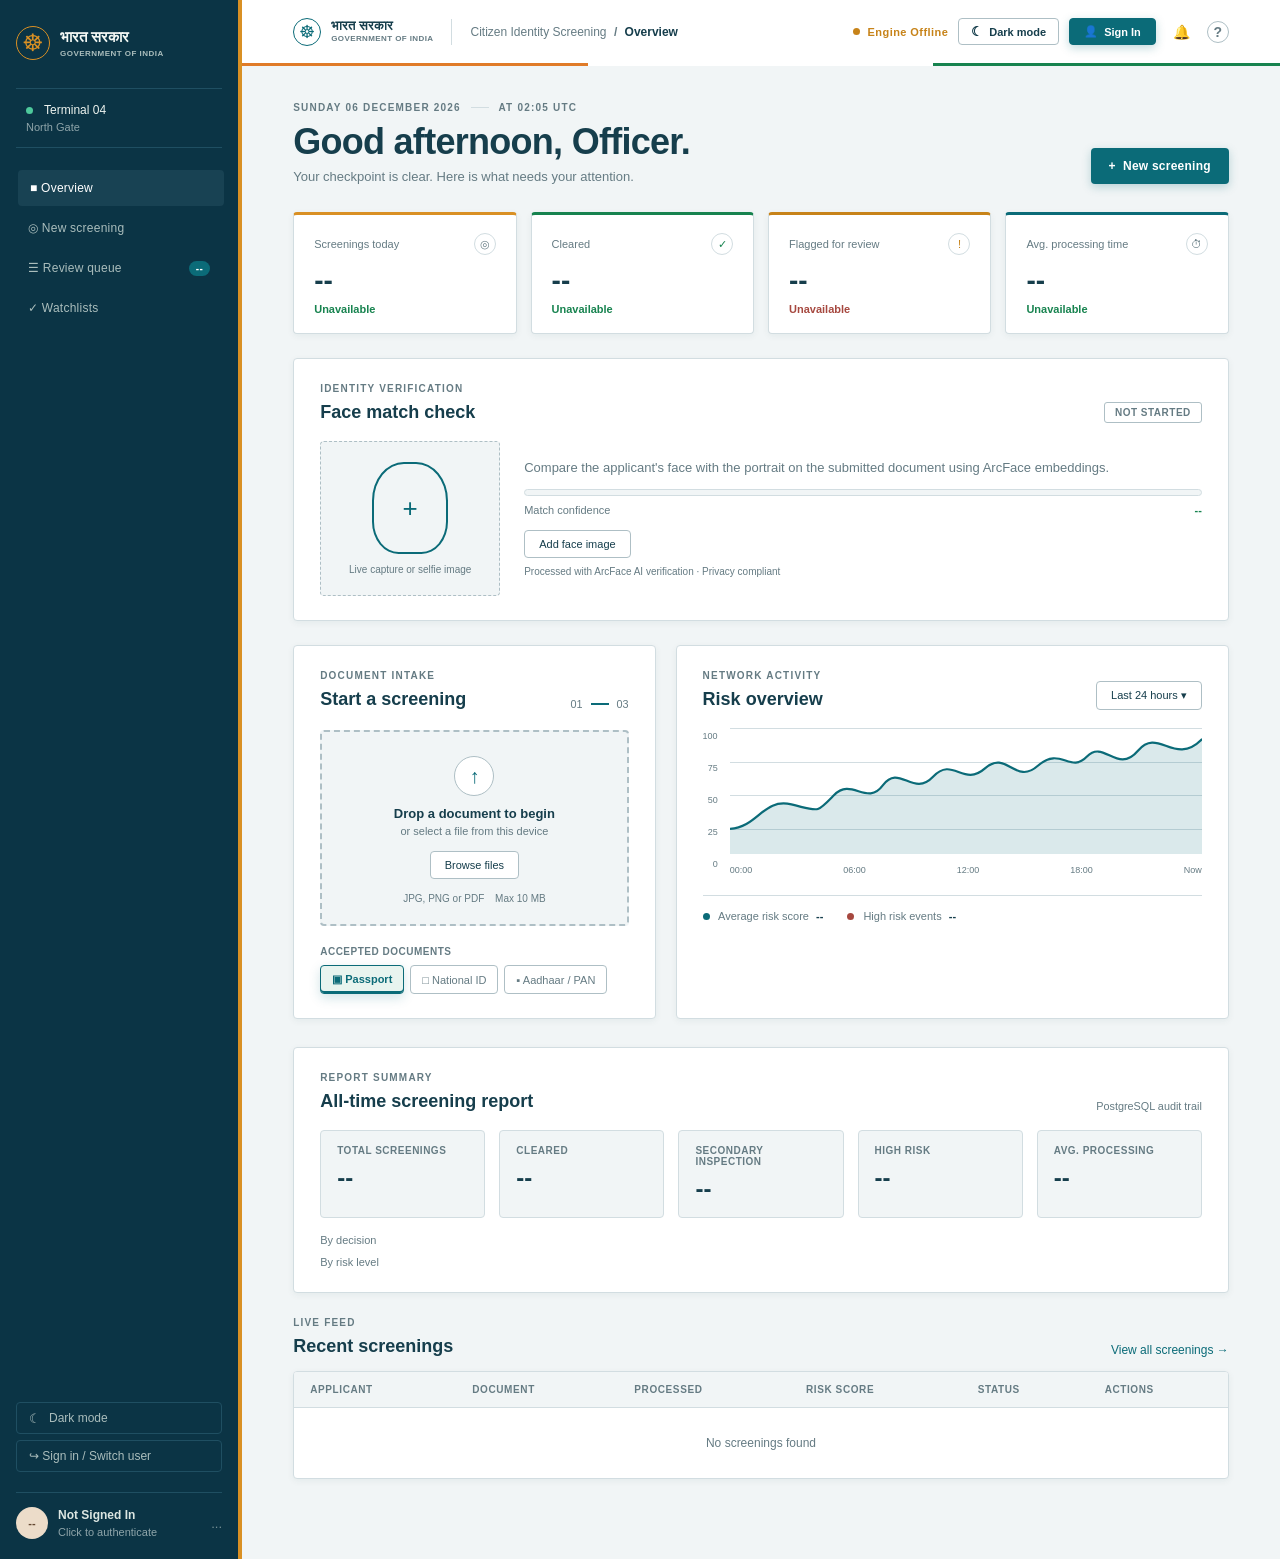
==== frontend/index.html @ 0231ee46 "Add frontend index page" ====
<!doctype html>
<html lang="en">
<head>
	<meta charset="utf-8">
	<meta name="viewport" content="width=device-width, initial-scale=1">
	<title>Sentinel | Identity & Document Screening</title>
	<link rel="stylesheet" href="frontend1.css">
</head>
<body>
	<aside class="sidebar">
		<div class="brand gov-brand">
			<b class="chakra" aria-hidden="true">☸</b>
			<span class="gov-title">भारत सरकार<small>GOVERNMENT OF INDIA</small></span>
		</div>
		<div class="terminal"><i></i> Terminal 04 <small>North Gate</small></div>
		<nav>
			<a class="active" href="#overview">&#9632; Overview</a>
			<a href="#screening">&#9678; New screening</a>
			<a href="#queue">&#9776; Review queue <em id="queue-badge">--</em></a>
			<a href="#watchlists">&#10003; Watchlists</a>
		</nav>
		<div class="side-bottom">
			<div id="settings-panel">
				<button id="theme-toggle" class="theme-toggle-btn" type="button" aria-pressed="false">
					<span class="theme-icon">&#9790;</span>
					<span class="theme-text">Dark mode</span>
				</button>
				<button id="logout" type="button">&#8618; Sign in / Switch user</button>
			</div>
			<div class="operator">
				<b id="officer-avatar">--</b>
				<span><strong id="officer-name-display">Not Signed In</strong><small id="officer-role-display">Click to authenticate</small></span>
				<i>...</i>
			</div>
		</div>
	</aside>

	<main>
		<header>
			<div class="header-identity">
				<span class="header-mark" aria-hidden="true">☸</span>
				<span><strong>भारत सरकार</strong><small>GOVERNMENT OF INDIA</small></span>
				<b class="header-divider"></b>
				<span class="header-section">Citizen Identity Screening <b>/</b> <strong>Overview</strong></span>
			</div>
			<div class="header-actions">
				<label id="system-status-badge"><i></i> Checking system...</label>
				<button id="theme-toggle-header" class="theme-toggle-btn" type="button" aria-label="Toggle dark mode" title="Toggle theme (Dark / Light)">
					<span class="theme-icon">&#9790;</span>
					<span class="theme-text">Dark mode</span>
				</button>
				<button id="btn-header-login" type="button" aria-label="Officer Sign in">
					<span>&#128100;</span> <span id="header-auth-label">Sign In</span>
				</button>
				<button class="icon-btn" id="notifications" type="button" aria-label="Show notifications">&#128276;</button>
				<button class="icon-btn help" id="help" type="button" aria-label="Show help">?</button>
			</div>
		</header>

		<div class="page" id="overview">
			<section class="intro">
				<div>
					<small class="kicker" id="live-timestamp">MONDAY, 07 SEPTEMBER 2026 <b></b> 14:32 UTC</small>
					<h1 id="greeting-text">Good afternoon, Officer.</h1>
					<p>Your checkpoint is clear. Here is what needs your attention.</p>
				</div>
				<button class="primary" id="btn-new-screening">+ &nbsp;New screening</button>
			</section>

			<section class="metrics">
				<article>
					<small>Screenings today <i>&#9678;</i></small>
					<strong id="metric-today">--</strong>
					<p class="up" id="metric-today-delta">Unavailable</p>
				</article>
				<article>
					<small>Cleared <i class="green">&#10003;</i></small>
					<strong id="metric-cleared">--</strong>
					<p class="up" id="metric-cleared-pct">Unavailable</p>
				</article>
				<article>
					<small>Flagged for review <i class="amber">!</i></small>
					<strong id="metric-flagged">--</strong>
					<p class="down" id="metric-flagged-note">Unavailable</p>
				</article>
				<article>
					<small>Avg. processing time <i>&#9201;</i></small>
					<strong id="metric-time">--</strong>
					<p class="up" id="metric-time-delta">Unavailable</p>
				</article>
			</section>

			<section class="identity-panel panel" id="identity-verification">
				<div class="panel-title">
					<div>
						<small class="kicker">IDENTITY VERIFICATION</small>
						<h2>Face match check</h2>
					</div>
					<span class="verification-state" id="verification-state">Not started</span>
				</div>
				<div class="identity-content">
					<div class="identity-visual" id="identity-visual">
						<div class="face-frame"><span>+</span></div>
						<small>Live capture or selfie image</small>
					</div>
					<div class="identity-copy">
						<p>Compare the applicant's face with the portrait on the submitted document using ArcFace embeddings.</p>
						<div class="verification-meter"><span id="verification-meter-fill"></span></div>
						<div class="verification-meta">
							<span>Match confidence</span>
							<strong id="match-score">--</strong>
						</div>
						<button class="outline" id="face-upload" type="button">Add face image</button>
						<input id="face-file" type="file" hidden accept="image/*">
						<small class="privacy-note">Processed with ArcFace AI verification · Privacy compliant</small>
					</div>
				</div>
			</section>

			<section class="grid" id="screening">
				<article class="panel intake">
					<div class="panel-title">
						<div>
							<small class="kicker">DOCUMENT INTAKE</small>
							<h2>Start a screening</h2>
						</div>
						<small>01 <b></b> 03</small>
					</div>
					<div class="drop" id="drop">
						<div class="upload" id="upload-icon">&#8593;</div>
						<h3 id="drop-title">Drop a document to begin</h3>
						<p id="drop-subtitle">or select a file from this device</p>
						<button class="outline" id="browse" type="button">Browse files</button>
						<input id="files" type="file" hidden accept="image/*,.pdf">
						<small>JPG, PNG or PDF <span>Max 10 MB</span></small>
					</div>
					<label class="accepted">Accepted documents</label>
					<div class="types">
						<button class="selected" type="button" data-type="passport">&#9635; Passport</button>
						<button type="button" data-type="national_id">&#9633; National ID</button>
						<button type="button" data-type="pan">&#9642; Aadhaar / PAN</button>
					</div>
				</article>

				<article class="panel">
					<div class="panel-title">
						<div>
							<small class="kicker">NETWORK ACTIVITY</small>
							<h2>Risk overview</h2>
						</div>
						<button class="filter" id="filter" type="button">Last 24 hours &#9662;</button>
					</div>
					<div class="chart">
						<div class="axis">100<br><br>75<br><br>50<br><br>25<br><br>0</div>
						<div class="graph">
							<div class="lines"></div>
							<svg viewBox="0 0 500 150" preserveAspectRatio="none">
								<path class="fill" d="M0 120C30 118 35 83 65 91S91 102 110 80S145 94 162 68S194 83 215 58S247 71 270 48S302 69 326 45S360 55 378 34S410 56 432 27S470 47 500 13V150H0Z"/>
								<path class="stroke" d="M0 120C30 118 35 83 65 91S91 102 110 80S145 94 162 68S194 83 215 58S247 71 270 48S302 69 326 45S360 55 378 34S410 56 432 27S470 47 500 13"/>
							</svg>
							<div class="times">
								<span>00:00</span><span>06:00</span><span>12:00</span><span>18:00</span><span>Now</span>
							</div>
						</div>
					</div>
					<div class="legend">
						<span><i></i> Average risk score <b id="stat-avg-risk">--</b></span>
						<span><i></i> High risk events <b id="stat-high-risk">--</b></span>
					</div>
				</article>
			</section>

			<section class="panel report-panel" id="report-summary">
				<div class="panel-title">
					<div>
						<small class="kicker">REPORT SUMMARY</small>
						<h2>All-time screening report</h2>
					</div>
					<small>PostgreSQL audit trail</small>
				</div>
				<div class="report-stats">
					<span><small>Total screenings</small><b id="report-total">--</b></span>
					<span><small>Cleared</small><b id="report-cleared">--</b></span>
					<span><small>Secondary inspection</small><b id="report-secondary">--</b></span>
					<span><small>High risk</small><b id="report-high-risk">--</b></span>
					<span><small>Avg. processing</small><b id="report-avg-time">--</b></span>
				</div>
				<div class="report-breakdown">
					<span>By decision <span id="report-by-decision" class="tags"></span></span>
					<span>By risk level <span id="report-by-risk" class="tags"></span></span>
				</div>
			</section>

			<section id="queue" class="queue">
				<div class="queue-head">
					<div>
						<small class="kicker">LIVE FEED</small>
						<h2>Recent screenings</h2>
					</div>
					<a id="view-all" href="#queue">View all screenings &#8594;</a>
				</div>
				<div class="table">
					<table>
						<thead>
							<tr>
								<th>Applicant</th>
								<th>Document</th>
								<th>Processed</th>
								<th>Risk score</th>
								<th>Status</th>
								<th>Actions</th>
							</tr>
						</thead>
						<tbody id="screening-rows">
							<tr><td colspan="6" style="text-align:center;color:var(--muted);padding:28px 0;font-size:12px">No screenings found</td></tr>
						</tbody>
					</table>
				</div>
			</section>
		</div>
	</main>

	<div id="toast"></div>

	<div id="detail-screen" role="dialog" aria-modal="true" aria-labelledby="detail-title">
		<div class="detail-card">
			<button type="button" class="modal-close-btn" id="btn-close-detail" aria-label="Close dialog">&#10005;</button>
			<small class="kicker">SCREENING RECORD</small>
			<h2 id="detail-title">Screening details</h2>
			<dl id="detail-body"></dl>
			<div class="detail-actions" id="detail-actions">
				<span class="detail-actions-label">Set decision</span>
				<button type="button" class="da-btn" data-decision="CLEARED">Cleared</button>
				<button type="button" class="da-btn" data-decision="SECONDARY_INSPECTION">Review</button>
				<button type="button" class="da-btn" data-decision="HOLD">Hold</button>
			</div>
		</div>
	</div>

	<div id="login-screen" role="dialog" aria-modal="true" aria-labelledby="login-title">
		<form class="login-card" id="login-form" autocomplete="off">
			<button type="button" class="modal-close-btn" id="btn-close-login" aria-label="Close dialog">&#10005;</button>
			<small class="kicker">OFFICER ACCESS</small>
			<h2 id="login-title">Sign in to Sentinel</h2>
			<p>Enter your officer credentials to authenticate with the screening engine.</p>

			<label for="officer-id">Officer Username / ID</label>
			<input id="officer-id" name="officerId" autocomplete="off" required placeholder="Enter username or badge ID (e.g. officer_01)">
			<label for="officer-password">Password</label>
			<input id="officer-password" name="password" type="password" autocomplete="off" required minlength="8" placeholder="Enter password (min 8 characters)">
			<label for="officer-email" id="email-label" style="display:none">Email (required for sign-up)</label>
			<input id="officer-email" name="email" type="email" autocomplete="off" style="display:none" placeholder="officer@sentinel.gov.in">
			<button type="submit" id="btn-submit-auth">Sign In</button>
			<button type="button" id="btn-toggle-register" style="background:transparent;color:var(--teal);border:1px solid var(--border-soft);box-shadow:none;">Create new officer account</button>
			<button type="button" id="btn-sign-out" style="display:none; width:100%; margin-top:8px; padding:10px; border:1px solid #c75a50; border-radius:4px; background:transparent; color:#e06d64; font-weight:600; cursor:pointer;">Sign Out Current Officer</button>
			<small id="auth-status-note">Connected to https://document-screening-system-3tvd.onrender.com</small>
		</form>
	</div>

	<script>
		// ==========================================================================
		// 1. CONFIGURATION & SAFE STORAGE
		// ==========================================================================
		const API_BASE = 'https://document-screening-system-3tvd.onrender.com';
		
		const safeStorage = {
			get(key) {
				try { return localStorage.getItem(key); } catch (e) { return null; }
			},
			set(key, value) {
				try { localStorage.setItem(key, value); } catch (e) {}
			},
			remove(key) {
				try { localStorage.removeItem(key); } catch (e) {}
			}
		};

		let authToken = safeStorage.get('sentinel_auth_token') || null;
		let activeFaceFile = null;
		let activeFaceUrl = null;
		let backendReachable = false;
		let screeningInProgress = false;

		// ==========================================================================
		// 2. TOAST NOTIFICATIONS
		// ==========================================================================
		const toast = document.querySelector('#toast');
		let toastTimer;
		function showToast(message) {
			toast.textContent = message;
			toast.classList.add('show');
			clearTimeout(toastTimer);
			toastTimer = setTimeout(() => toast.classList.remove('show'), 3200);
		}

		// ==========================================================================
		// 3. THEME MANAGEMENT (DARK / LIGHT)
		// ==========================================================================
		function applyTheme(isDark) {
			document.body.classList.toggle('dark-mode', isDark);
			document.querySelectorAll('.theme-toggle-btn').forEach(btn => {
				btn.setAttribute('aria-pressed', String(isDark));
				const icon = btn.querySelector('.theme-icon');
				const text = btn.querySelector('.theme-text');
				if (icon) icon.textContent = isDark ? '☀' : '☾';
				if (text) text.textContent = isDark ? 'Light mode' : 'Dark mode';
			});
			safeStorage.set('sentinel-theme', isDark ? 'dark' : 'light');
		}

		function toggleTheme() {
			const isDark = document.body.classList.contains('dark-mode');
			applyTheme(!isDark);
			showToast(!isDark ? 'Dark mode enabled' : 'Light mode enabled');
		}

		document.querySelectorAll('.theme-toggle-btn').forEach(btn => {
			btn.onclick = toggleTheme;
		});

		const savedTheme = safeStorage.get('sentinel-theme');
		if (savedTheme === 'dark' || (!savedTheme && window.matchMedia && window.matchMedia('(prefers-color-scheme: dark)').matches)) {
			applyTheme(true);
		} else {
			applyTheme(false);
		}

		// ==========================================================================
		// 4. API CLIENT & BACKEND CONNECTIVITY
		// ==========================================================================
		const systemStatusBadge = document.querySelector('#system-status-badge');

		function esc(s) {
			if (s === null || s === undefined) return '';
			return String(s).replace(/[&<>"']/g, c => ({ '&': '&amp;', '<': '&lt;', '>': '&gt;', '"': '&quot;', "'": '&#39;' }[c]));
		}

		function getAuthHeaders() {
			const headers = {};
			if (authToken) {
				headers['Authorization'] = `Bearer ${authToken}`;
			}
			return headers;
		}

		function extractApiError(data, status) {
			if (!data) return `HTTP ${status}`;
			if (data.error) {
				const e = data.error;
				return e.message || (typeof e.detail === 'string' && e.detail) || e.code || `HTTP ${status}`;
			}
			if (data.detail) {
				if (Array.isArray(data.detail)) {
					return data.detail.map(d => {
						const loc = (d.loc || []).filter(x => typeof x === 'string').join('.');
						return `${loc ? loc + ': ' : ''}${d.msg || d.type || ''}`;
					}).filter(Boolean).join('; ');
				}
				return String(data.detail);
			}
			if (data.message) return String(data.message);
			return `HTTP ${status}`;
		}

		function clearSessionState() {
			authToken = null;
			safeStorage.remove('sentinel_auth_token');
			safeStorage.remove('sentinel_user');
			updateOfficerUI(null);
		}

		function openLoginModal() {
			loginScreen.classList.add('visible');
			const officerIdInput = document.querySelector('#officer-id');
			if (officerIdInput) officerIdInput.focus();
		}

		/**
		 * Reusable API client. Returns { ok, status, data, message }.
		 * 401 -> clears session + opens login modal (never fake data)
		 * 403 -> access denied | 422 -> real FastAPI validation message
		 * 404 -> not found | 5xx -> backend error | network -> unreachable
		 */
		async function apiRequest(path, options = {}) {
			const method = options.method || 'GET';
			const timeoutMs = options.timeoutMs || 30000;
			const silent = !!options.silent;

			const headers = new Headers(getAuthHeaders());
			let body;
			if (options.json !== undefined) {
				headers.set('Content-Type', 'application/json');
				body = JSON.stringify(options.json);
			} else if (options.form !== undefined) {
				body = options.form; // browser sets the multipart boundary automatically
			}

			const controller = new AbortController();
			const timer = setTimeout(() => controller.abort(), timeoutMs);

			try {
				const response = await fetch(`${API_BASE}${path}`, {
					method,
					headers,
					body,
					signal: controller.signal
				});

				const data = await response.json().catch(() => null);

				if (!response.ok) {
					const message = extractApiError(data, response.status);

					if (response.status === 401) {
						clearSessionState();
						openLoginModal();
						if (!silent) showToast('Session expired · Please sign in again');
						return { ok: false, status: 401, data, message: 'Session expired' };
					}
					if (response.status === 403) {
						if (!silent) showToast(`Access denied (403) · ${message}`);
						return { ok: false, status: 403, data, message };
					}
					if (response.status === 404) {
						if (!silent) showToast(`Not found (404) · ${message}`);
					} else if (response.status === 422) {
						if (!silent) showToast(`Validation error: ${message}`);
					} else if (response.status >= 500) {
						if (!silent) showToast(`Backend error (${response.status}): ${message}`);
					} else if (!silent) {
						showToast(`Request failed (${response.status}): ${message}`);
					}
					console.error(`API ${method} ${path} -> ${response.status}:`, data);
					return { ok: false, status: response.status, data, message };
				}

				return { ok: true, status: response.status, data };
			} catch (err) {
				const isTimeout = err && err.name === 'AbortError';
				if (!silent) {
					showToast(isTimeout ? 'Request timed out — unable to reach backend' : 'Cannot reach the backend server');
				}
				console.error(`API ${method} ${path} network error:`, err);
				return { ok: false, status: 0, data: null, message: isTimeout ? 'timeout' : 'network' };
			} finally {
				clearTimeout(timer);
			}
		}

		async function checkBackendHealth() {
			const controller = new AbortController();
			const timer = setTimeout(() => controller.abort(), 45000);
			try {
				const response = await fetch(`${API_BASE}/health`, {
					method: 'GET',
					mode: 'cors',
					signal: controller.signal
				});
				if (response.ok) {
					backendReachable = true;
					systemStatusBadge.classList.remove('offline');
					systemStatusBadge.innerHTML = '<i></i> Live Engine Online';
					return true;
				}
			} catch (err) {
				console.warn('Health check failed:', err.message || err);
			} finally {
				clearTimeout(timer);
			}
			backendReachable = false;
			systemStatusBadge.classList.add('offline');
			systemStatusBadge.innerHTML = '<i></i> Engine Offline';
			return false;
		}

		// ==========================================================================
		// 5. AUTHENTICATION & OFFICER PROFILE
		// ==========================================================================
		const loginScreen = document.querySelector('#login-screen');
		const loginForm = document.querySelector('#login-form');
		const logoutButton = document.querySelector('#logout');
		const officerIdInput = document.querySelector('#officer-id');
		const officerPassInput = document.querySelector('#officer-password');
		const officerAvatar = document.querySelector('#officer-avatar');
		const officerNameDisplay = document.querySelector('#officer-name-display');
		const officerRoleDisplay = document.querySelector('#officer-role-display');
		const greetingText = document.querySelector('#greeting-text');
		const headerAuthLabel = document.querySelector('#header-auth-label');
		const btnHeaderLogin = document.querySelector('#btn-header-login');
		const operatorCard = document.querySelector('.operator');

		const btnSignOut = document.querySelector('#btn-sign-out');

		function saveOfficerSession(profile) {
			safeStorage.set('sentinel_auth_token', authToken);
			safeStorage.set('sentinel_user', JSON.stringify(profile));
		}

		function updateOfficerUI(officer) {
			if (!officer) {
				officerAvatar.textContent = '--';
				officerNameDisplay.textContent = 'Not Signed In';
				officerRoleDisplay.textContent = 'Click to authenticate';
				greetingText.textContent = 'Good afternoon, Officer.';
				if (headerAuthLabel) headerAuthLabel.textContent = 'Sign In';
				if (btnSignOut) btnSignOut.style.display = 'none';
				return;
			}
			const name = officer.full_name || officer.username || 'Officer';
			const initials = name.split(' ').map(n => n[0]).join('').slice(0, 2).toUpperCase() || 'OF';
			officerAvatar.textContent = initials;
			officerNameDisplay.textContent = name;
			officerRoleDisplay.textContent = `${officer.role || 'Officer'} · ${officer.officer_id || 'North Gate'}`;
			greetingText.textContent = `Good afternoon, ${name.split(' ')[0]}.`;
			if (headerAuthLabel) {
				headerAuthLabel.textContent = name.split(' ')[0];
			}
			if (btnSignOut) btnSignOut.style.display = 'block';
		}

		const btnSubmitAuth = document.querySelector('#btn-submit-auth');
		const btnCloseLogin = document.querySelector('#btn-close-login');

		if (btnCloseLogin) {
			btnCloseLogin.onclick = () => loginScreen.classList.remove('visible');
		}

		loginScreen.onclick = event => {
			if (event.target === loginScreen) {
				loginScreen.classList.remove('visible');
			}
		};

		async function handleLogout() {
			const hadToken = !!authToken;
			let serverOk = false;
			if (hadToken) {
				const res = await apiRequest('/api/v1/auth/logout', { method: 'POST', silent: true });
				serverOk = res.ok;
			}
			clearSessionState();
			officerIdInput.value = '';
			officerPassInput.value = '';
			btnSubmitAuth.textContent = 'Sign In';
			loginScreen.classList.remove('visible');
			if (!hadToken) return;
			showToast(serverOk ? 'Signed out' : 'Signed out locally · server logout request failed');
		}

		if (btnSignOut) {
			btnSignOut.onclick = handleLogout;
		}

		async function restoreSession() {
			if (!authToken) return false;
			const res = await apiRequest('/api/v1/auth/me', { silent: true });
			if (res.ok) {
				saveOfficerSession(res.data);
				updateOfficerUI(res.data);
				return true;
			}
			// 401 is handled inside apiRequest: token + user cleared, login modal shown.
			return false;
		}

		if (btnHeaderLogin) btnHeaderLogin.onclick = openLoginModal;
		if (logoutButton) logoutButton.onclick = openLoginModal;
		if (operatorCard) {
			operatorCard.style.cursor = 'pointer';
			operatorCard.title = 'Click to switch officer or sign in';
			operatorCard.onclick = openLoginModal;
		}

		// Initialize view as unauthenticated; a saved session is restored below at load time
		updateOfficerUI(null);

		let isRegisterMode = false;
		const btnToggleRegister = document.querySelector('#btn-toggle-register');
		const emailLabel = document.querySelector('#email-label');
		const emailInput = document.querySelector('#officer-email');

		function setRegisterMode(enabled) {
			isRegisterMode = enabled;
			emailLabel.style.display = enabled ? 'block' : 'none';
			emailInput.style.display = enabled ? 'block' : 'none';
			btnToggleRegister.textContent = enabled ? 'Sign in to existing account' : 'Create new officer account';
			btnSubmitAuth.textContent = enabled ? 'Create Account' : 'Sign In';
		}

		if (btnToggleRegister) btnToggleRegister.onclick = () => setRegisterMode(!isRegisterMode);

		loginForm.onsubmit = async event => {
			event.preventDefault();
			const username = officerIdInput.value.trim();
			const password = officerPassInput.value;
			if (!username) {
				showToast('Enter your officer username');
				officerIdInput.focus();
				return;
			}
			if (password.length < 8) {
				showToast('Password must be at least 8 characters');
				officerPassInput.focus();
				return;
			}

			const originalBtnText = btnSubmitAuth.textContent;
			btnSubmitAuth.textContent = isRegisterMode ? 'Creating account...' : 'Signing in...';
			btnSubmitAuth.disabled = true;

			try {
				if (isRegisterMode) {
					const email = emailInput.value.trim();
					if (!email) {
						showToast('Email is required to create an account');
						emailInput.focus();
						return;
					}
					const fullName = username.replace(/[_-]/g, ' ').replace(/\b\w/g, c => c.toUpperCase());
					const reg = await apiRequest('/api/v1/auth/register', {
						method: 'POST',
						json: { username, email, password, full_name: fullName, role: 'officer', officer_id: null }
					});
					if (!reg.ok) {
						showToast(`Account creation failed: ${reg.message}`);
						return;
					}
					showToast('Account created. Signing you in...');
				}

				const res = await apiRequest('/api/v1/auth/login', {
					method: 'POST',
					json: { username, password }
				});

				if (res.ok) {
					const profile = res.data ? res.data.user : null;
					if (!res.data || !res.data.token || !profile) {
						showToast('Unexpected login response from backend');
						return;
					}
					authToken = res.data.token;
					saveOfficerSession(profile);
					updateOfficerUI(profile);
					if (isRegisterMode) setRegisterMode(false);
					loginScreen.classList.remove('visible');
					officerPassInput.value = '';
					showToast(`Welcome, ${profile.full_name || profile.username} · Authenticated with Live Engine`);
					await refreshAllDashboardData();
					return;
				}
				showToast(`Authentication failed: ${res.message}`);
			} finally {
				btnSubmitAuth.textContent = originalBtnText;
				btnSubmitAuth.disabled = false;
			}
		};

		// ==========================================================================
		// 6. DASHBOARD STATS & TRENDS (GET /api/v1/stats/trend)
		// ==========================================================================
		const filterBtn = document.querySelector('#filter');
		const metricToday = document.querySelector('#metric-today');
		const metricTodayDelta = document.querySelector('#metric-today-delta');
		const metricCleared = document.querySelector('#metric-cleared');
		const metricFlagged = document.querySelector('#metric-flagged');
		const metricTime = document.querySelector('#metric-time');
		const statAvgRisk = document.querySelector('#stat-avg-risk');
		const statHighRisk = document.querySelector('#stat-high-risk');

		async function fetchDashboardStats(range = '24h') {
			if (!authToken) return;
			const res = await apiRequest(`/api/v1/stats/trend?range=${range}`, { silent: true });
			if (!res.ok) return;
			const data = res.data || {};
			if (data.today_total != null) metricToday.textContent = data.today_total;
			if (data.delta_today_pct != null) {
				const isUp = data.delta_today_pct >= 0;
				metricTodayDelta.className = isUp ? 'up' : 'down';
				metricTodayDelta.innerHTML = `${isUp ? '&#8593;' : '&#8595;'} ${Math.abs(data.delta_today_pct)}% <span>vs. yesterday</span>`;
			}
			if (data.average_risk_score != null) {
				statAvgRisk.textContent = Number(data.average_risk_score).toFixed(1);
			}
			if (data.high_risk_events_count != null) {
				statHighRisk.textContent = String(data.high_risk_events_count).padStart(2, '0');
			}
			if (data.avg_processing_time_ms) {
				metricTime.innerHTML = `${(data.avg_processing_time_ms / 1000).toFixed(1)}<sup>s</sup>`;
			}

			// Cleared/flagged split comes from all-time stats
			const stats = await apiRequest('/api/v1/stats', { silent: true });
			if (stats.ok && stats.data) {
				const total = stats.data.total ?? data.today_total;
				if (total != null) metricToday.textContent = total;
				if (stats.data.cleared != null) metricCleared.textContent = stats.data.cleared;
				if (stats.data.high_risk != null || stats.data.secondary_inspection != null) {
					metricFlagged.textContent = (stats.data.high_risk ?? 0) + (stats.data.secondary_inspection ?? 0);
				}
			}
		}

		// 6b. ALL-TIME REPORT SUMMARY (GET /api/v1/report/summary + /api/v1/stats)
		const reportTotal = document.querySelector('#report-total');
		const reportCleared = document.querySelector('#report-cleared');
		const reportSecondary = document.querySelector('#report-secondary');
		const reportHighRisk = document.querySelector('#report-high-risk');
		const reportAvgTime = document.querySelector('#report-avg-time');
		const reportByDecision = document.querySelector('#report-by-decision');
		const reportByRisk = document.querySelector('#report-by-risk');

		async function fetchReportSummary() {
			if (!authToken) return;
			const res = await apiRequest('/api/v1/report/summary', { silent: true });
			if (!res.ok) return;
			const data = res.data || {};
			if (reportTotal) reportTotal.textContent = data.total_screenings ?? '—';
			if (reportCleared) reportCleared.textContent = data.cleared ?? '—';
			if (reportSecondary) reportSecondary.textContent = data.secondary_inspection ?? '—';
			if (reportHighRisk) reportHighRisk.textContent = data.high_risk ?? '—';
			if (reportAvgTime && data.avg_processing_time_ms != null) {
				reportAvgTime.textContent = (data.avg_processing_time_ms / 1000).toFixed(1) + 's';
			}
			if (reportByDecision && data.by_decision) {
				reportByDecision.innerHTML = Object.entries(data.by_decision)
					.map(([k, v]) => `<span class="tag">${esc(k)}: ${v}</span>`).join('');
			}
			if (reportByRisk && data.by_risk_level) {
				reportByRisk.innerHTML = Object.entries(data.by_risk_level)
					.map(([k, v]) => `<span class="tag">${esc(k)}: ${v}</span>`).join('');
			}
		}

		filterBtn.onclick = () => {
			const periods = [
				{ label: 'Last 24 hours', range: '24h' },
				{ label: 'Last 7 days', range: '7d' },
				{ label: 'Last 30 days', range: '30d' }
			];
			const currentText = filterBtn.textContent.replace(/[▾▼\s]/g, '').trim();
			const currentIndex = periods.findIndex(p => p.label.replace(/\s/g, '') === currentText);
			const next = periods[(currentIndex + 1) % periods.length];
			filterBtn.textContent = next.label + ' ▾';
			showToast('Showing statistics for ' + next.label.toLowerCase());
			fetchDashboardStats(next.range);
		};

		// ==========================================================================
		// 7. LIVE RECENT SCREENINGS (GET /api/v1/screenings)
		// ==========================================================================
		const screeningRows = document.querySelector('#screening-rows');

		function renderScreeningRow(record) {
			const tr = document.createElement('tr');
			const score = record.risk_score;
			const scoreText = (score === null || score === undefined) ? '—' : score;
			const scoreClass = score > 70 ? 'high' : score > 40 ? 'mid' : 'low';
			const statusDecision = String(record.decision || '').toUpperCase();
			const statusLabel = statusDecision.includes('HOLD') || statusDecision.includes('HIGH') ? 'On hold'
				: statusDecision.includes('REVIEW') || statusDecision.includes('SECONDARY') ? 'Review'
				: statusDecision === 'CLEARED' ? 'Cleared' : 'Pending';
			const markClass = statusLabel === 'On hold' ? 'hold' : statusLabel === 'Review' ? 'review' : '';
			const ref = record.request_id || 'REQ-' + (record.id || '');
			const initials = ref.replace(/[^A-Z0-9]/gi, '').slice(0, 2).toUpperCase() || '--';
			const docType = (record.document_type || 'Passport').replace(/[_-]/g, ' ');
			const src = (record.mrz_source && String(record.mrz_source) !== 'none') ? esc(record.mrz_source) : '';
			const when = record.created_at ? new Date(record.created_at).toLocaleString() : '—';

			tr.innerHTML = `
				<td><b class="face one">${esc(initials)}</b><strong>${esc(ref)}</strong></td>
				<td>&#9635; ${esc(docType)} <small>${src}</small></td>
				<td>${when}</td>
				<td><span class="score ${score > 0 ? scoreClass : 'low'}">${scoreText} <i></i></span></td>
				<td><mark class="${markClass}">${statusLabel}</mark></td>
				<td><button class="row-menu" type="button" aria-label="Open actions for ${esc(ref)}">...</button></td>
			`;
			tr.querySelector('.row-menu').onclick = () => openScreeningDetail(record.id || record.request_id);
			return tr;
		}

		async function fetchRecentScreenings() {
			if (!authToken) return;
			const res = await apiRequest('/api/v1/screenings?limit=5', { silent: true });
			if (!res.ok || !res.data) return;
			const records = res.data.records;
			screeningRows.innerHTML = '';
			if (records && records.length > 0) {
				records.forEach(rec => screeningRows.appendChild(renderScreeningRow(rec)));
			} else {
				screeningRows.innerHTML = `<tr><td colspan="6" style="text-align:center;color:var(--muted);padding:24px 0;font-size:12px">No screenings found</td></tr>`;
			}
		}

		// ==========================================================================
		// 7b. SCREENING DETAIL MODAL (GET /api/v1/screenings/{id} [+ /factors])
		// ==========================================================================
		const detailScreen = document.querySelector('#detail-screen');
		const detailTitle = document.querySelector('#detail-title');
		const detailBody = document.querySelector('#detail-body');

		function detailRow(label, value) {
			let val = value;
			if (val === null || val === undefined || val === '' || val === 'none') val = '—';
			return `<div class="detail-row"><dt>${esc(label)}</dt><dd>${esc(val)}</dd></div>`;
		}

		let activeDetailId = null;

		async function updateScreeningDecision(decision) {
			if (!activeDetailId) return;
			const res = await apiRequest(`/api/v1/screenings/${encodeURIComponent(activeDetailId)}/decision`, {
				method: 'PATCH',
				json: { decision }
			});
			if (res.ok) {
				showToast('Decision set to: ' + String(decision).replace(/_/g, ' ').toLowerCase());
				detailScreen.classList.remove('visible');
				await fetchRecentScreenings();
				await fetchDashboardStats('24h');
			} else {
				showToast(`Could not update decision: ${res.message}`);
			}
		}

		async function openScreeningDetail(id) {
			if (!detailScreen || !detailBody) return;
			activeDetailId = id;
			detailBody.innerHTML = '<div class="detail-status">Loading record...</div>';
			detailTitle.textContent = 'Screening details';
			detailScreen.classList.add('visible');

			const res = await apiRequest(`/api/v1/screenings/${encodeURIComponent(id)}`, { silent: true });
			if (!res.ok) {
				detailBody.innerHTML = `<div class="detail-status detail-error">Could not load detail: ${esc(res.message)}</div>`;
				return;
			}
			const data = res.data || {};

			const pct = n => (n === null || n === undefined) ? null : (Math.round(n * 100) + '%');
			detailTitle.textContent = `Screening · ${data.request_id || id}`;
			detailBody.innerHTML = [
				detailRow('Request ID', data.request_id),
				detailRow('Document type', data.document_type),
				detailRow('MRZ source', data.mrz_source),
				detailRow('Risk score', data.risk_score),
				detailRow('Risk level', data.risk_level),
				detailRow('Decision', data.decision),
				detailRow('Face similarity', pct(data.face_similarity) != null ? pct(data.face_similarity) : detailRow('Face status', data.face_status || '—')),
				detailRow('Tampering status', data.tampering_status),
				detailRow('Liveness score', pct(data.liveness_score)),
				detailRow('Processing time', data.processing_time_ms != null ? data.processing_time_ms + ' ms' : null),
				detailRow('Notes', data.notes || data.review_notes),
				detailRow('Created', data.created_at)
			].join('');

			const factorsRes = await apiRequest(`/api/v1/screenings/${encodeURIComponent(id)}/factors`, { silent: true });
			if (factorsRes.ok && Array.isArray(factorsRes.data) && factorsRes.data.length) {
				const factorRows = factorsRes.data.map(f => (
					`<div class="detail-row"><dt>${esc(f.factor_name)} <span class="sev ${esc(String(f.severity || '').toLowerCase())}">${esc(f.severity || '')}</span></dt><dd>${esc(f.description || '')}</dd></div>`
				)).join('');
				detailBody.insertAdjacentHTML('beforeend', `<div class="detail-section">Risk factors</div>${factorRows}`);
			}
		}

		const btnCloseDetail = document.querySelector('#btn-close-detail');
		if (btnCloseDetail) btnCloseDetail.onclick = () => detailScreen.classList.remove('visible');
		if (detailScreen) {
			detailScreen.onclick = e => {
				if (e.target === detailScreen) detailScreen.classList.remove('visible');
			};
		}
		document.querySelectorAll('#detail-actions .da-btn').forEach(btn => {
			btn.onclick = () => updateScreeningDecision(btn.getAttribute('data-decision'));
		});

		// ==========================================================================
		// 8. FACE VERIFICATION PREVIEW & CAPTURE
		// ==========================================================================
		const faceUploadBtn = document.querySelector('#face-upload');
		const faceFileInput = document.querySelector('#face-file');
		const identityVisual = document.querySelector('#identity-visual');
		const verificationState = document.querySelector('#verification-state');
		const matchScore = document.querySelector('#match-score');
		const meterFill = document.querySelector('#verification-meter-fill');

		faceUploadBtn.onclick = () => faceFileInput.click();
		faceFileInput.onchange = () => {
			const file = faceFileInput.files[0];
			if (!file) return;

			activeFaceFile = file;
			if (activeFaceUrl) URL.revokeObjectURL(activeFaceUrl);
			activeFaceUrl = URL.createObjectURL(file);

			const image = document.createElement('img');
			image.alt = 'Selected applicant face';
			image.src = activeFaceUrl;

			const caption = document.createElement('small');
			caption.textContent = 'Face portrait armed for screening';

			identityVisual.replaceChildren(image, caption);
			verificationState.textContent = 'Armed for check';
			verificationState.className = 'verification-state';
			showToast('Face photo loaded. Submit a document to run ArcFace match');
		};

		// ==========================================================================
		// 9. DOCUMENT SCREENING (POST /api/v1/screen)
		// ==========================================================================
		const dropZone = document.querySelector('#drop');
		const fileInput = document.querySelector('#files');
		const browseBtn = document.querySelector('#browse');
		const uploadIcon = document.querySelector('#upload-icon');
		const dropTitle = document.querySelector('#drop-title');

		function getSelectedType() {
			const activeBtn = document.querySelector('.types .selected');
			return activeBtn ? (activeBtn.getAttribute('data-type') || 'passport') : 'passport';
		}

		document.querySelectorAll('.types button').forEach(button => {
			button.onclick = () => {
				document.querySelectorAll('.types button').forEach(b => b.classList.remove('selected'));
				button.classList.add('selected');
				const label = (button.textContent || '').trim() || (button.getAttribute('data-type') || '').toUpperCase();
				showToast(label + ' selected');
			};
		});

		browseBtn.onclick = () => fileInput.click();
		fileInput.onchange = () => fileInput.files[0] && handleScreeningSubmission(fileInput.files[0]);

		['dragenter', 'dragover'].forEach(name => {
			dropZone.addEventListener(name, e => {
				e.preventDefault();
				dropZone.classList.add('dragging');
			});
		});

		['dragleave', 'drop'].forEach(name => {
			dropZone.addEventListener(name, e => {
				e.preventDefault();
				dropZone.classList.remove('dragging');
			});
		});

		dropZone.addEventListener('drop', e => {
			if (e.dataTransfer && e.dataTransfer.files[0]) {
				handleScreeningSubmission(e.dataTransfer.files[0]);
			}
		});

		async function handleScreeningSubmission(file) {
			if (file.size > 10 * 1024 * 1024) {
				showToast('File exceeds maximum size of 10 MB');
				return;
			}

			if (!authToken) {
				showToast('Sign in with your officer credentials first');
				openLoginModal();
				return;
			}

			if (screeningInProgress) {
				showToast('A screening is already in progress — please wait');
				return;
			}

			screeningInProgress = true;
			dropTitle.textContent = 'Processing with AI engine...';
			uploadIcon.textContent = '⏳';
			dropZone.classList.add('processing');
			try {
				showToast(`Sending ${file.name} to screening engine...`);

				const formData = new FormData();
				formData.append('document_image', file);
				formData.append('document_type', getSelectedType());
				if (activeFaceFile) {
					formData.append('live_photo', activeFaceFile);
				}

				const res = await apiRequest('/api/v1/screen', {
					method: 'POST',
					form: formData,
					timeoutMs: 180000,
					silent: true
				});

				if (!res.ok) {
					if (res.status === 0) {
						showToast('Engine unreachable — document was not screened');
					} else if (res.status === 503 || res.status >= 500) {
						showToast(`Engine busy (${res.status}) — document was not screened`);
					} else {
						showToast(`Screening failed (${res.status}): ${res.message}`);
					}
					return;
				}

				const result = res.data || {};
				const risk = result.risk_assessment || {};
				const score = risk.score;
				const decision = risk.decision || '';
				const face = result.face_verification || {};

				// Face Verification Panel — only real engine output, and only
				// when the officer actually supplied a live photo for comparison
				const faceSupplied = !!activeFaceFile;
				if (faceSupplied && face.similarity_score != null) {
					const pctVal = Math.max(0, Math.min(100, Math.round(face.similarity_score * 100)));
					matchScore.textContent = pctVal + '%';
					meterFill.style.width = pctVal + '%';
					verificationState.textContent = face.matched === true ? 'Verified' : (face.matched === false ? 'Mismatch' : (face.status || 'Result'));
					verificationState.className = 'verification-state ' + (face.matched === true ? 'verified' : face.matched === false ? 'flagged' : '');
				} else if (faceSupplied) {
					verificationState.textContent = 'No face comparison returned';
					verificationState.className = 'verification-state';
				} else {
					verificationState.textContent = 'No face photo supplied';
					verificationState.className = 'verification-state';
				}

				// Prepend the real record to the Recent Feed
				screeningRows.prepend(renderScreeningRow({
					id: result.request_id || Date.now(),
					request_id: result.request_id || '',
					document_type: getSelectedType(),
					document_number: result.document?.document_number || '',
					mrz_source: result.mrz?.source || (result.document?.mrz_source || 'none'),
					risk_score: score,
					risk_level: risk.level,
					decision,
					created_at: result.created_at || new Date().toISOString()
				}));

				showToast(`Screening Completed · Score: ${score != null ? score : '—'} · Decision: ${decision || '—'}`);
				await fetchDashboardStats('24h');
				await fetchRecentScreenings();
			} finally {
				dropTitle.textContent = 'Drop a document to begin';
				uploadIcon.textContent = '↑';
				dropZone.classList.remove('processing');
				screeningInProgress = false;
			}
		}

		// ==========================================================================
		// 10. GENERAL NAVIGATION & USER ACTIONS
		// ==========================================================================
		document.querySelector('#btn-new-screening').onclick = () => {
			document.querySelector('#screening').scrollIntoView({ behavior: 'smooth' });
		};

		document.querySelector('#view-all').onclick = e => {
			e.preventDefault();
			document.querySelector('#queue').scrollIntoView({ behavior: 'smooth' });
			showToast('Viewing all screenings');
		};

		document.querySelector('#notifications').onclick = async () => {
			if (!authToken) {
				showToast('Sign in with your officer credentials first');
				openLoginModal();
				return;
			}
			const res = await apiRequest('/api/v1/notifications', { silent: true });
			if (res.ok) {
				const items = Array.isArray(res.data) ? res.data : [];
				showToast(items.length ? `${items.length} notification${items.length === 1 ? '' : 's'} from central command` : 'No new notifications');
			} else {
				showToast('Could not load notifications from backend');
			}
		};

		document.querySelector('#help').onclick = () => {
			showToast('Instructions: 1. Add selfie portrait (optional) 2. Select document type 3. Upload document to screen');
		};

		document.querySelectorAll('nav a').forEach(link => {
			link.onclick = async event => {
				const targetId = link.getAttribute('href');
				if (targetId === '#watchlists') {
					event.preventDefault();
					if (!authToken) {
						showToast('Sign in with your officer credentials first');
						openLoginModal();
						return;
					}
					const res = await apiRequest('/api/v1/watchlists', { silent: true });
					if (res.ok) {
						const items = Array.isArray(res.data) ? res.data : [];
						showToast(`Watchlists active · ${items.length} flagged entr${items.length === 1 ? 'y' : 'ies'} monitored`);
					} else {
						showToast('Could not load watchlists from backend');
					}
					return;
				}

				const target = document.querySelector(targetId);
				if (target) {
					event.preventDefault();
					document.querySelectorAll('nav a').forEach(a => a.classList.remove('active'));
					link.classList.add('active');
					target.scrollIntoView({ behavior: 'smooth' });
				} else {
					event.preventDefault();
					showToast(link.textContent.replace(/[^a-zA-Z\s]/g, '').trim() + ' section active');
				}
			};
		});

		// Dynamic UTC timestamp update
		function updateTimestamp() {
			const now = new Date();
			const options = { weekday: 'long', day: '2-digit', month: 'long', year: 'numeric', hour: '2-digit', minute: '2-digit', timeZone: 'UTC', timeZoneName: 'short' };
			const formatted = now.toLocaleDateString('en-GB', options).toUpperCase().replace(',', '');
			const el = document.querySelector('#live-timestamp');
			if (el) el.innerHTML = `${formatted.replace(/(\d{4})/, '$1 <b></b>')}`;
		}
		updateTimestamp();
		setInterval(updateTimestamp, 60000);

		// ==========================================================================
		// INITIALIZE ON LOAD & LIVE RE-SYNC
		// ==========================================================================
		async function refreshAllDashboardData() {
			await Promise.allSettled([
				fetchDashboardStats('24h'),
				fetchRecentScreenings(),
				fetchReportSummary()
			]);
		}

		(async () => {
			await checkBackendHealth();
			if (authToken) {
				const restored = await restoreSession();
				if (restored) {
					await refreshAllDashboardData();
				}
			}
		})();

		setInterval(async () => {
			const wasOnline = backendReachable;
			await checkBackendHealth();
			if (!wasOnline && backendReachable && authToken) {
				await refreshAllDashboardData();
			}
		}, 25000);
	</script>
</body>
</html>
---- frontend/frontend1.css ----
:root {
	--navy: #0b3445;
	--navy-light: #184253;
	--navy-border: #1f4f62;
	--ink: #163e4c;
	--ink-light: #2b5666;
	--muted: #657b83;
	--line: #d2dde1;
	--paper: #f1f5f6;
	--card: #ffffff;
	--card-hover: #f0f7f5;
	--card-border: #d2dde1;
	--teal: #0b6b78;
	--teal-hover: #085560;
	--teal-light: #e8f4ef;
	--saffron: #d99024;
	--green: #17834f;
	--green-light: #e5f4eb;
	--amber: #c78319;
	--amber-light: #fff2d7;
	--red: #a6483f;
	--red-light: #fbe8e5;
	--border-soft: #aebfc5;
	--chart-fill: rgba(11, 107, 120, 0.15);
	--chart-stroke: #0b6b78;
	--modal-overlay: rgba(11, 52, 69, 0.88);
}

body.dark-mode {
	--navy: #0c181d;
	--navy-light: #14242c;
	--navy-border: #1e3642;
	--ink: #e5edf0;
	--ink-light: #b8cace;
	--muted: #8ba1a7;
	--line: #22373f;
	--paper: #10181b;
	--card: #162227;
	--card-hover: #1c2c32;
	--card-border: #283e47;
	--teal: #1a8b9b;
	--teal-hover: #22a2b4;
	--teal-light: #16343b;
	--saffron: #e59c2f;
	--green: #29a368;
	--green-light: #143525;
	--amber: #dba236;
	--amber-light: #3d2f14;
	--red: #d95e54;
	--red-light: #3e1e1b;
	--border-soft: #3a5460;
	--chart-fill: rgba(26, 139, 155, 0.2);
	--chart-stroke: #29b6cb;
	--modal-overlay: rgba(5, 12, 15, 0.92);
}

* {
	box-sizing: border-box;
}

html {
	scroll-behavior: smooth;
	min-height: 100%;
}

body {
	margin: 0;
	display: flex;
	min-height: 100vh;
	min-width: 320px;
	background: var(--paper);
	color: var(--ink);
	font: 13px "Segoe UI", -apple-system, BlinkMacSystemFont, Tahoma, sans-serif;
	transition: background 0.25s ease, color 0.25s ease;
}

button {
	font: inherit;
	cursor: pointer;
}

/* ==========================================================================
   SIDEBAR & GOVERNMENT BRANDING
   ========================================================================== */

.sidebar {
	flex: 0 0 242px;
	width: 242px;
	min-height: 100vh;
	padding: 26px 16px 20px;
	background: var(--navy);
	color: #cad6d5;
	display: flex;
	flex-direction: column;
	border-right: 4px solid var(--saffron);
	transition: background 0.25s ease;
	position: relative;
	z-index: 10;
}

.gov-brand {
	display: flex;
	align-items: center;
	gap: 10px;
	padding-bottom: 28px;
}

.gov-brand .chakra {
	display: inline-flex;
	align-items: center;
	justify-content: center;
	width: 34px;
	height: 34px;
	margin: 0;
	border: 1px solid var(--saffron);
	border-radius: 50%;
	background: transparent;
	color: var(--saffron);
	font: 24px Georgia, serif;
	line-height: 1;
	flex-shrink: 0;
}

.gov-brand .gov-title {
	display: flex;
	flex-direction: column;
	color: #f4f8f5;
	font-size: 15px;
	font-weight: 600;
	line-height: 1.15;
}

.gov-brand .gov-title small {
	margin-top: 3px;
	color: #aabdbc;
	font-size: 8px;
	font-weight: 600;
	letter-spacing: 0.06em;
	white-space: nowrap;
}

.terminal {
	border-block: 1px solid var(--navy-border);
	padding: 14px 10px;
	font-size: 12px;
	color: #edf3ef;
}

.terminal i,
header label i {
	display: inline-block;
	width: 7px;
	height: 7px;
	margin-right: 8px;
	border-radius: 50%;
	background: #4ec99c;
}

.terminal small,
.operator small {
	display: block;
	margin-top: 4px;
	color: #8fa5aa;
	font-size: 11px;
}

nav {
	padding-top: 22px;
}

nav a,
.side-bottom > a {
	display: block;
	padding: 11px 12px;
	color: #aabdbc;
	text-decoration: none;
	border-radius: 4px;
	margin-bottom: 4px;
	font-size: 12px;
	letter-spacing: 0.02em;
	transition: background 0.15s ease, color 0.15s ease, transform 0.15s ease;
}

nav a:hover,
nav a.active,
.side-bottom > a:hover {
	background: var(--navy-light);
	color: #fff;
	transform: translateX(2px);
}

nav a em {
	float: right;
	padding: 2px 7px;
	border-radius: 10px;
	background: var(--teal);
	color: white;
	font-size: 10px;
	font-style: normal;
	font-weight: 600;
}

.side-bottom {
	margin-top: auto;
}

#settings-panel {
	padding: 4px 0 8px;
}

#theme-toggle,
#logout {
	display: flex;
	align-items: center;
	gap: 8px;
	width: 100%;
	margin-top: 6px;
	padding: 8px 12px;
	border: 1px solid var(--navy-border);
	border-radius: 4px;
	background: transparent;
	color: #aabdbc;
	text-align: left;
	font-size: 12px;
	transition: transform 0.22s cubic-bezier(0.34, 1.56, 0.64, 1), box-shadow 0.22s cubic-bezier(0.34, 1.56, 0.64, 1), background 0.15s ease, color 0.15s ease;
}

#theme-toggle:hover,
#logout:hover {
	background: var(--navy-light);
	color: #fff;
	transform: translateY(-2px) scale(1.02);
	box-shadow: 0 5px 14px rgba(0, 0, 0, 0.28);
}

#theme-toggle:active,
#logout:active {
	transform: translateY(0) scale(0.98);
}

.theme-icon {
	font-size: 13px;
	line-height: 1;
}

.operator {
	display: flex;
	align-items: center;
	gap: 10px;
	margin: 12px 0 0;
	padding-top: 14px;
	border-top: 1px solid var(--navy-border);
}

.operator > b,
.face {
	display: inline-flex;
	align-items: center;
	justify-content: center;
	width: 32px;
	height: 32px;
	border-radius: 50%;
	background: #ecdcc9;
	color: #634731;
	font-weight: 600;
	font-size: 11px;
	flex-shrink: 0;
}

.operator strong {
	display: block;
	color: #dce6e2;
	font-size: 12px;
}

.operator > i {
	margin-left: auto;
	color: #779095;
	font-style: normal;
}

/* ==========================================================================
   MAIN VIEWPORT & HEADER
   ========================================================================== */

main {
	flex: 1;
	min-width: 0;
	background: var(--paper);
	transition: background 0.25s ease;
}

header {
	height: 66px;
	padding: 0 clamp(20px, 4vw, 54px);
	display: flex;
	align-items: center;
	justify-content: space-between;
	background: var(--card);
	border-bottom: 3px solid var(--saffron);
	color: var(--muted);
	font-size: 12px;
	position: sticky;
	top: 0;
	z-index: 5;
	transition: background 0.25s ease, border-color 0.25s ease;
}

header:after {
	position: absolute;
	right: 0;
	bottom: -3px;
	left: 0;
	height: 3px;
	background: linear-gradient(90deg, #e07b28 0 33.3%, #ffffff 33.3% 66.6%, #17834f 66.6%);
	content: "";
}

.header-identity,
.header-actions {
	display: flex;
	align-items: center;
}

.header-identity {
	gap: 10px;
	min-width: 0;
}

.header-mark {
	display: inline-flex;
	align-items: center;
	justify-content: center;
	width: 28px;
	height: 28px;
	border: 1px solid var(--teal);
	border-radius: 50%;
	color: var(--teal);
	font: 18px Georgia, serif;
	flex-shrink: 0;
}

.header-identity > span:nth-child(2) {
	display: flex;
	flex-direction: column;
	line-height: 1.1;
	color: var(--ink);
}

.header-identity > span:nth-child(2) strong {
	font-size: 13px;
}

.header-identity > span:nth-child(2) small {
	margin-top: 2px;
	color: var(--muted);
	font-size: 8px;
	font-weight: 600;
	letter-spacing: 0.05em;
}

.header-divider {
	width: 1px;
	height: 26px;
	margin: 0 8px;
	background: var(--line);
}

.header-section {
	color: var(--muted);
	font-size: 12px;
	white-space: nowrap;
}

.header-section b {
	margin: 0 4px;
	color: var(--muted);
}

.header-section strong {
	color: var(--ink);
	font-weight: 600;
}

.header-actions {
	gap: 10px;
}

header label {
	color: var(--green);
	font-size: 11px;
	font-weight: 600;
	letter-spacing: 0.04em;
	display: inline-flex;
	align-items: center;
}

header label.offline {
	color: var(--amber);
}

header label.offline i {
	background: var(--amber);
}

#theme-toggle-header {
	display: inline-flex;
	align-items: center;
	gap: 6px;
	padding: 6px 12px;
	border: 1px solid var(--border-soft);
	border-radius: 4px;
	background: var(--card);
	color: var(--ink);
	font-size: 11px;
	font-weight: 600;
	cursor: pointer;
	transition: transform 0.22s cubic-bezier(0.34, 1.56, 0.64, 1), box-shadow 0.22s cubic-bezier(0.34, 1.56, 0.64, 1), border-color 0.15s ease, background 0.15s ease, color 0.15s ease;
}

#theme-toggle-header:hover {
	border-color: var(--teal);
	background: var(--card-hover);
	color: var(--teal);
	transform: translateY(-3px) scale(1.04);
	box-shadow: 0 6px 16px -2px rgba(11, 107, 120, 0.25);
}

#theme-toggle-header:active {
	transform: translateY(0) scale(0.97);
	box-shadow: 0 2px 6px rgba(11, 107, 120, 0.15);
}

#btn-header-login {
	display: inline-flex;
	align-items: center;
	gap: 6px;
	padding: 6px 14px;
	border: 1px solid var(--teal);
	border-radius: 4px;
	background: var(--teal);
	color: #ffffff;
	font-size: 11px;
	font-weight: 600;
	cursor: pointer;
	box-shadow: 0 3px 10px rgba(11, 107, 120, 0.25);
	transition: transform 0.22s cubic-bezier(0.34, 1.56, 0.64, 1), box-shadow 0.22s cubic-bezier(0.34, 1.56, 0.64, 1), background 0.15s ease, border-color 0.15s ease;
}

#btn-header-login:hover {
	background: var(--teal-hover);
	border-color: var(--teal-hover);
	transform: translateY(-3px) scale(1.05);
	box-shadow: 0 8px 22px -2px rgba(11, 107, 120, 0.45);
}

#btn-header-login:active {
	transform: translateY(0) scale(0.97);
	box-shadow: 0 2px 8px rgba(11, 107, 120, 0.2);
}

header button.icon-btn {
	border: 1px solid transparent;
	background: transparent;
	color: var(--muted);
	padding: 6px;
	border-radius: 4px;
	display: inline-flex;
	align-items: center;
	justify-content: center;
	font-size: 14px;
	transition: transform 0.22s cubic-bezier(0.34, 1.56, 0.64, 1), box-shadow 0.22s cubic-bezier(0.34, 1.56, 0.64, 1), color 0.15s ease, background 0.15s ease, border-color 0.15s ease;
}

header button.icon-btn:hover {
	color: var(--teal);
	background: var(--card-hover);
	border-color: var(--border-soft);
	transform: translateY(-3px) scale(1.1);
	box-shadow: 0 6px 14px rgba(11, 107, 120, 0.2);
}

header button.icon-btn:active {
	transform: translateY(0) scale(0.95);
}

.help {
	width: 22px;
	height: 22px;
	border: 1px solid var(--border-soft) !important;
	border-radius: 50% !important;
	font-size: 11px;
	font-weight: bold;
}

/* ==========================================================================
   PAGE CONTENT & INTRO
   ========================================================================== */

.page {
	max-width: 1380px;
	margin: 0 auto;
	padding: 36px clamp(20px, 4vw, 54px) 56px;
}

.intro,
.panel-title,
.queue-head {
	display: flex;
	justify-content: space-between;
	align-items: flex-end;
}

.kicker {
	display: block;
	color: var(--muted);
	font-size: 10px;
	font-weight: bold;
	letter-spacing: 1.2px;
	margin-bottom: 8px;
	text-transform: uppercase;
}

.kicker b {
	display: inline-block;
	width: 18px;
	height: 1px;
	margin: 0 6px 3px;
	background: var(--line);
}

h1,
h2 {
	margin: 0;
	font-family: "Segoe UI", -apple-system, BlinkMacSystemFont, Tahoma, sans-serif;
	font-weight: 600;
	color: var(--ink);
}

h1 {
	font-size: clamp(28px, 3.2vw, 36px);
	letter-spacing: -0.02em;
	margin-bottom: 6px;
}

.intro p {
	margin: 0;
	color: var(--muted);
	font-size: 13px;
}

.primary {
	padding: 11px 18px;
	border: 0;
	border-radius: 4px;
	background: var(--teal);
	color: #ffffff;
	font-weight: 600;
	font-size: 12px;
	letter-spacing: 0.02em;
	box-shadow: 0 3px 10px rgba(11, 107, 120, 0.25);
	transition: transform 0.22s cubic-bezier(0.34, 1.56, 0.64, 1), box-shadow 0.22s cubic-bezier(0.34, 1.56, 0.64, 1), background 0.15s ease;
}

.primary:hover {
	background: var(--teal-hover);
	transform: translateY(-4px) scale(1.04);
	box-shadow: 0 10px 24px -2px rgba(11, 107, 120, 0.45);
}

.primary:active {
	transform: translateY(0) scale(0.97);
	box-shadow: 0 3px 8px rgba(11, 107, 120, 0.2);
}

/* ==========================================================================
   METRIC CARDS
   ========================================================================== */

.metrics {
	display: grid;
	grid-template-columns: repeat(4, 1fr);
	gap: 14px;
	margin: 28px 0 24px;
}

.metrics article {
	padding: 18px 20px;
	border: 1px solid var(--card-border);
	border-radius: 4px;
	background: var(--card);
	box-shadow: 0 2px 7px rgba(24, 62, 76, 0.06);
	transition: transform 0.24s cubic-bezier(0.34, 1.56, 0.64, 1), box-shadow 0.24s cubic-bezier(0.34, 1.56, 0.64, 1), background 0.25s ease, border-color 0.25s ease;
}

.metrics article:hover {
	transform: translateY(-4px);
	box-shadow: 0 12px 24px -4px rgba(24, 62, 76, 0.14);
}

.metrics article:first-child { border-top: 3px solid var(--saffron); }
.metrics article:nth-child(2) { border-top: 3px solid var(--green); }
.metrics article:nth-child(3) { border-top: 3px solid var(--amber); }
.metrics article:nth-child(4) { border-top: 3px solid var(--teal); }

.metrics small {
	display: flex;
	justify-content: space-between;
	align-items: center;
	color: var(--muted);
	font-size: 11px;
}

.metrics small i {
	display: inline-flex;
	align-items: center;
	justify-content: center;
	width: 22px;
	height: 22px;
	border: 1px solid var(--line);
	border-radius: 50%;
	font-style: normal;
	font-size: 11px;
}

.metrics .green { color: var(--green); }
.metrics .amber { color: var(--amber); }

.metrics strong {
	display: block;
	margin: 10px 0 6px;
	font-size: 28px;
	font-weight: 600;
	color: var(--ink);
}

.metrics sup {
	font-size: 14px;
	margin-left: 2px;
}

.metrics p {
	margin: 0;
	font-size: 11px;
	font-weight: 600;
}

.metrics p span {
	margin-left: 6px;
	color: var(--muted);
	font-weight: normal;
}

.up { color: var(--green); }
.down { color: var(--red); }

/* ==========================================================================
   PANELS & WORKFLOW SECTIONS
   ========================================================================== */

.panel {
	padding: 24px 26px;
	border: 1px solid var(--card-border);
	border-radius: 4px;
	background: var(--card);
	box-shadow: 0 2px 7px rgba(24, 62, 76, 0.06);
	transition: background 0.25s ease, border-color 0.25s ease;
}

.panel h2,
.queue h2 {
	font-size: 18px;
	font-weight: 600;
	color: var(--ink);
}

.panel-title > small {
	color: var(--muted);
}

.panel-title > small b {
	display: inline-block;
	width: 18px;
	height: 2px;
	margin: 0 5px 3px;
	background: var(--teal);
}

/* Identity verification panel */
.identity-panel {
	margin-bottom: 24px;
}

.verification-state {
	padding: 4px 10px;
	border: 1px solid var(--border-soft);
	border-radius: 3px;
	color: var(--muted);
	font-size: 10px;
	font-weight: 600;
	text-transform: uppercase;
	letter-spacing: 0.05em;
}

.verification-state.verified {
	border-color: var(--green);
	background: var(--green-light);
	color: var(--green);
}

.verification-state.flagged {
	border-color: var(--amber);
	background: var(--amber-light);
	color: var(--amber);
}

.identity-content {
	display: grid;
	grid-template-columns: 180px 1fr;
	gap: 24px;
	align-items: center;
	margin-top: 18px;
}

.identity-visual {
	display: flex;
	flex-direction: column;
	align-items: center;
	justify-content: center;
	min-height: 155px;
	border: 1px dashed var(--border-soft);
	border-radius: 4px;
	background: var(--paper);
	color: var(--muted);
	padding: 12px;
	text-align: center;
}

.face-frame {
	display: flex;
	align-items: center;
	justify-content: center;
	width: 76px;
	height: 92px;
	margin-bottom: 10px;
	border: 2px solid var(--teal);
	border-radius: 42% 42% 35% 35%;
	color: var(--teal);
	font-size: 26px;
}

.identity-visual img {
	width: 76px;
	height: 92px;
	margin-bottom: 10px;
	border-radius: 42% 42% 35% 35%;
	object-fit: cover;
	border: 2px solid var(--green);
}

.identity-visual small,
.privacy-note {
	font-size: 10px;
	color: var(--muted);
}

.identity-copy p {
	margin: 0 0 14px;
	color: var(--muted);
	font-size: 13px;
}

.verification-meter {
	height: 7px;
	margin: 10px 0 8px;
	border-radius: 4px;
	background: var(--paper);
	border: 1px solid var(--line);
	overflow: hidden;
}

.verification-meter span {
	display: block;
	width: 0;
	height: 100%;
	border-radius: inherit;
	background: var(--green);
	transition: width 0.4s ease;
}

.verification-meta {
	display: flex;
	justify-content: space-between;
	color: var(--muted);
	font-size: 11px;
}

.verification-meta strong {
	color: var(--green);
	font-weight: 600;
}

.identity-copy .outline {
	margin-top: 14px;
}

.privacy-note {
	display: block;
	margin-top: 8px;
}

/* Screening Grid */
.grid {
	display: grid;
	grid-template-columns: minmax(360px, 0.95fr) minmax(460px, 1.45fr);
	gap: 20px;
	margin-bottom: 28px;
}

/* Document Intake Dropzone */
.drop {
	display: flex;
	flex-direction: column;
	align-items: center;
	margin: 20px 0;
	padding: 24px 16px 20px;
	border: 2px dashed var(--border-soft);
	border-radius: 4px;
	background: var(--paper);
	transition: border-color 0.2s ease, background 0.2s ease, transform 0.15s ease;
}

.drop:hover,
.drop.dragging {
	border-color: var(--teal);
	background: var(--card-hover);
	transform: translateY(-1px);
}

.drop.processing {
	border-color: var(--teal);
	background: var(--card-hover);
}

.drop.processing .upload {
	animation: drop-pulse 1s ease-in-out infinite;
}

.drop.processing h3 {
	color: var(--teal);
}

@keyframes drop-pulse {
	0%, 100% { transform: scale(1); opacity: 1; }
	50% { transform: scale(1.1); opacity: 0.55; }
}

.upload {
	display: flex;
	align-items: center;
	justify-content: center;
	width: 40px;
	height: 40px;
	margin-bottom: 10px;
	border: 1px solid var(--border-soft);
	border-radius: 50%;
	color: var(--teal);
	font-size: 20px;
	background: var(--card);
}

.drop h3 {
	margin: 0 0 4px;
	font-size: 13px;
	font-weight: 600;
	color: var(--ink);
}

.drop p {
	margin: 0 0 14px;
	color: var(--muted);
	font-size: 11px;
}

.drop > small {
	margin-top: 14px;
	color: var(--muted);
	font-size: 10px;
}

.drop > small span {
	margin-left: 8px;
}

.outline,
.filter {
	padding: 7px 14px;
	border: 1px solid var(--border-soft);
	border-radius: 4px;
	background: var(--card);
	color: var(--ink);
	font-size: 11px;
	font-weight: 500;
	transition: transform 0.22s cubic-bezier(0.34, 1.56, 0.64, 1), box-shadow 0.22s cubic-bezier(0.34, 1.56, 0.64, 1), border-color 0.15s ease, background 0.15s ease, color 0.15s ease;
}

.outline:hover,
.filter:hover {
	border-color: var(--teal);
	background: var(--card-hover);
	color: var(--teal);
	transform: translateY(-3px) scale(1.04);
	box-shadow: 0 6px 16px -2px rgba(11, 107, 120, 0.22);
}

.outline:active,
.filter:active {
	transform: translateY(0) scale(0.97);
	box-shadow: 0 2px 6px rgba(11, 107, 120, 0.15);
}

.accepted {
	display: block;
	margin-bottom: 8px;
	color: var(--muted);
	font-size: 10px;
	font-weight: 600;
	text-transform: uppercase;
	letter-spacing: 0.05em;
}

.types {
	display: flex;
	gap: 6px;
	flex-wrap: wrap;
}

.types button {
	padding: 7px 11px;
	border: 1px solid var(--border-soft);
	border-radius: 4px;
	background: var(--card);
	color: var(--muted);
	font-size: 11px;
	min-width: 74px;
	transition: transform 0.22s cubic-bezier(0.34, 1.56, 0.64, 1), box-shadow 0.22s cubic-bezier(0.34, 1.56, 0.64, 1), border-color 0.15s ease, color 0.15s ease, background 0.15s ease;
}

.types button:hover {
	border-color: var(--teal);
	color: var(--ink);
	transform: translateY(-3px) scale(1.04);
	box-shadow: 0 6px 16px -2px rgba(11, 107, 120, 0.18);
}

.types button:active {
	transform: translateY(0) scale(0.97);
}

.types .selected {
	border-color: var(--teal);
	background: var(--teal-light);
	color: var(--teal);
	font-weight: 600;
	box-shadow: inset 0 -2px 0 var(--teal), 0 4px 12px rgba(11, 107, 120, 0.18);
}

/* Network Chart */
.chart {
	display: flex;
	height: 167px;
	margin-top: 18px;
}

.axis {
	padding-right: 12px;
	color: var(--muted);
	font-size: 9px;
	line-height: 16px;
	text-align: right;
}

.graph {
	position: relative;
	flex: 1;
}

.lines {
	position: absolute;
	inset: 0 0 32px;
	background: repeating-linear-gradient(to bottom, var(--line) 0, var(--line) 1px, transparent 1px, transparent 25%);
}

svg {
	position: relative;
	width: 100%;
	height: 126px;
}

.fill {
	fill: var(--chart-fill);
}

.stroke {
	fill: none;
	stroke: var(--chart-stroke);
	stroke-width: 2.2;
	vector-effect: non-scaling-stroke;
}

.times {
	display: flex;
	justify-content: space-between;
	padding-top: 8px;
	color: var(--muted);
	font-size: 9px;
}

.legend {
	display: flex;
	gap: 24px;
	padding-top: 14px;
	border-top: 1px solid var(--line);
	color: var(--muted);
	font-size: 11px;
	flex-wrap: wrap;
}

.legend i {
	display: inline-block;
	width: 7px;
	height: 7px;
	margin-right: 6px;
	border-radius: 50%;
	background: var(--teal);
}

.legend span:nth-child(2) i {
	background: var(--red);
}

.legend b {
	margin-left: 4px;
	color: var(--ink);
}

/* ==========================================================================
   RECENT SCREENINGS TABLE
   ========================================================================== */

.queue {
	margin-bottom: 24px;
}

.queue-head {
	margin-bottom: 14px;
}

.queue-head a {
	color: var(--teal);
	text-decoration: none;
	font-size: 12px;
	font-weight: 500;
	transition: color 0.15s ease;
}

.queue-head a:hover {
	text-decoration: underline;
}

.table {
	overflow-x: auto;
	border: 1px solid var(--card-border);
	border-radius: 4px;
	background: var(--card);
	box-shadow: 0 2px 7px rgba(24, 62, 76, 0.06);
	transition: background 0.25s ease, border-color 0.25s ease;
}

table {
	width: 100%;
	min-width: 680px;
	border-collapse: collapse;
}

th {
	padding: 12px 16px;
	background: var(--paper);
	color: var(--muted);
	font-size: 10px;
	font-weight: 600;
	text-align: left;
	text-transform: uppercase;
	letter-spacing: 0.06em;
	border-bottom: 1px solid var(--line);
}

td {
	padding: 14px 16px;
	border-top: 1px solid var(--line);
	color: var(--muted);
	font-size: 12px;
	white-space: nowrap;
}

td strong {
	color: var(--ink);
	margin-left: 2px;
}

td small {
	margin-left: 6px;
	color: var(--muted);
}

.table tbody tr {
	transition: background 0.15s ease;
}

.table tbody tr:hover {
	background: var(--card-hover);
}

.face {
	margin-right: 8px;
	vertical-align: middle;
}

.one { background: #dcedea; color: #23685a; }
.two { background: #f6e1d5; color: #9c593f; }
.three { background: #e2e4f0; color: #4e5884; }

.score {
	display: inline-flex;
	align-items: center;
	gap: 8px;
	color: var(--ink);
	font-weight: 600;
}

.score i {
	display: block;
	width: 52px;
	height: 4px;
	border-radius: 2px;
	background: linear-gradient(to right, var(--green) 24%, var(--line) 24%);
}

.score.mid i {
	background: linear-gradient(to right, var(--amber) 58%, var(--line) 58%);
}

.score.high i {
	background: linear-gradient(to right, var(--red) 86%, var(--line) 86%);
}

mark {
	padding: 4px 8px;
	border-radius: 3px;
	background: var(--green-light);
	color: var(--green);
	font-size: 10px;
	font-weight: 600;
	text-transform: uppercase;
	letter-spacing: 0.04em;
}

mark.review {
	background: var(--amber-light);
	color: var(--amber);
}

mark.hold {
	background: var(--red-light);
	color: var(--red);
}

.row-menu {
	border: 1px solid transparent;
	background: transparent;
	color: var(--muted);
	padding: 4px 8px;
	border-radius: 4px;
	font-size: 13px;
	transition: transform 0.22s cubic-bezier(0.34, 1.56, 0.64, 1), box-shadow 0.22s cubic-bezier(0.34, 1.56, 0.64, 1), color 0.15s ease, background 0.15s ease, border-color 0.15s ease;
}

.row-menu:hover {
	background: var(--card-hover);
	border-color: var(--border-soft);
	color: var(--teal);
	transform: translateY(-2px) scale(1.1);
	box-shadow: 0 4px 10px rgba(0, 0, 0, 0.08);
}

.row-menu:active {
	transform: translateY(0) scale(0.95);
}

/* ==========================================================================
   TOAST NOTIFICATION
   ========================================================================== */

#toast {
	position: fixed;
	right: 24px;
	bottom: 24px;
	padding: 12px 18px;
	border-radius: 4px;
	background: var(--navy);
	color: #fff;
	font-size: 12px;
	font-weight: 500;
	border: 1px solid var(--navy-border);
	box-shadow: 0 10px 26px rgba(11, 52, 69, 0.35);
	opacity: 0;
	transform: translateY(12px);
	transition: opacity 0.2s ease, transform 0.2s ease;
	pointer-events: none;
	z-index: 100;
}

#toast.show {
	opacity: 1;
	transform: translateY(0);
	pointer-events: auto;
}

/* ==========================================================================
   LOGIN SCREEN MODAL
   ========================================================================== */

#login-screen {
	position: fixed;
	inset: 0;
	z-index: 1000;
	display: none;
	align-items: center;
	justify-content: center;
	padding: 24px 16px;
	background: var(--modal-overlay);
	backdrop-filter: blur(5px);
	overflow-y: auto;
	overflow-x: hidden;
	-webkit-overflow-scrolling: touch;
}

#login-screen.visible {
	display: flex;
}

.login-card {
	width: min(100%, 420px);
	max-height: calc(100vh - 48px);
	overflow-y: auto;
	margin: auto;
	padding: 28px 24px;
	background: var(--card);
	border: 1px solid var(--card-border);
	border-radius: 8px;
	box-shadow: 0 24px 56px rgba(0, 0, 0, 0.4);
	position: relative;
	box-sizing: border-box;
}

#login-screen::-webkit-scrollbar,
.login-card::-webkit-scrollbar {
	width: 6px;
}

#login-screen::-webkit-scrollbar-track,
.login-card::-webkit-scrollbar-track {
	background: transparent;
}

#login-screen::-webkit-scrollbar-thumb,
.login-card::-webkit-scrollbar-thumb {
	background: var(--border-soft);
	border-radius: 3px;
}

#login-screen::-webkit-scrollbar-thumb:hover,
.login-card::-webkit-scrollbar-thumb:hover {
	background: var(--teal);
}

.modal-close-btn {
	position: absolute;
	top: 16px;
	right: 16px;
	width: 28px;
	height: 28px;
	border: 1px solid var(--border-soft);
	border-radius: 50%;
	background: var(--paper);
	color: var(--muted);
	font-size: 14px;
	display: inline-flex;
	align-items: center;
	justify-content: center;
	cursor: pointer;
	transition: all 0.15s ease;
}

.modal-close-btn:hover {
	color: var(--ink);
	border-color: var(--teal);
	background: var(--card-hover);
	transform: scale(1.08);
}

.login-card .kicker {
	margin-bottom: 8px;
}

.login-card h2 {
	margin: 0 0 6px;
	color: var(--ink);
	font-size: 24px;
	font-weight: 600;
}

.login-card p {
	margin: 0 0 20px;
	color: var(--muted);
	font-size: 12px;
}

.login-card label {
	display: block;
	margin: 12px 0 6px;
	color: var(--ink);
	font-size: 11px;
	font-weight: 600;
	text-transform: uppercase;
	letter-spacing: 0.05em;
}

.login-card input {
	width: 100%;
	padding: 10px 12px;
	border: 1px solid var(--border-soft);
	border-radius: 4px;
	background: var(--paper);
	color: var(--ink);
	font: inherit;
	transition: border-color 0.15s ease, outline 0.15s ease;
}

.login-card input:focus {
	border-color: var(--teal);
	outline: 2px solid var(--teal);
	outline-offset: 1px;
}

.login-card button {
	width: 100%;
	margin-top: 20px;
	padding: 12px;
	border: 0;
	border-radius: 4px;
	background: var(--teal);
	color: #fff;
	font-weight: 600;
	font-size: 13px;
	box-shadow: 0 4px 12px rgba(11, 107, 120, 0.25);
	transition: transform 0.22s cubic-bezier(0.34, 1.56, 0.64, 1), box-shadow 0.22s cubic-bezier(0.34, 1.56, 0.64, 1), background 0.15s ease;
}

.login-card button:hover {
	background: var(--teal-hover);
	transform: translateY(-3px) scale(1.02);
	box-shadow: 0 8px 22px -2px rgba(11, 107, 120, 0.45);
}

.login-card button:active {
	transform: translateY(0) scale(0.98);
}

.login-card small {
	display: block;
	margin-top: 14px;
	color: var(--muted);
	text-align: center;
	font-size: 11px;
}

/* ==========================================================================
   SCREENING DETAIL MODAL
   ========================================================================== */

#detail-screen {
	position: fixed;
	inset: 0;
	z-index: 1000;
	display: none;
	align-items: center;
	justify-content: center;
	padding: 24px 16px;
	background: var(--modal-overlay);
	backdrop-filter: blur(5px);
	overflow-y: auto;
	overflow-x: hidden;
	-webkit-overflow-scrolling: touch;
}

#detail-screen.visible {
	display: flex;
}

.detail-card {
	width: min(100%, 560px);
	max-height: calc(100vh - 48px);
	overflow-y: auto;
	margin: auto;
	padding: 28px 24px;
	background: var(--card);
	border: 1px solid var(--card-border);
	border-radius: 8px;
	box-shadow: 0 24px 56px rgba(0, 0, 0, 0.4);
	position: relative;
	box-sizing: border-box;
}

.detail-card h2 {
	margin: 0 0 18px;
	padding-right: 24px;
	color: var(--ink);
	font-size: 20px;
	font-weight: 600;
	word-break: break-word;
}

.detail-card dl {
	margin: 0;
}

.detail-row {
	display: flex;
	justify-content: space-between;
	align-items: baseline;
	gap: 16px;
	padding: 9px 0;
	border-bottom: 1px solid var(--line);
}

.detail-row dt {
	color: var(--muted);
	font-size: 11px;
	font-weight: 600;
	text-transform: uppercase;
	letter-spacing: 0.04em;
	flex-shrink: 0;
}

.detail-row dd {
	margin: 0;
	color: var(--ink);
	font-size: 12px;
	text-align: right;
	font-weight: 500;
	word-break: break-word;
}

.detail-section {
	margin: 18px 0 4px;
	color: var(--teal);
	font-size: 10px;
	font-weight: 700;
	text-transform: uppercase;
	letter-spacing: 0.08em;
}

.detail-row .sev {
	margin-left: 6px;
	padding: 2px 6px;
	border-radius: 3px;
	background: var(--line);
	color: var(--muted);
	font-size: 9px;
	text-transform: uppercase;
}

.detail-row .sev.high {
	background: var(--red-light);
	color: var(--red);
}

.detail-row .sev.medium {
	background: var(--amber-light);
	color: var(--amber);
}

.detail-row .sev.low {
	background: var(--green-light);
	color: var(--green);
}

.detail-status {
	padding: 18px 0;
	text-align: center;
	color: var(--muted);
	font-size: 12px;
}

.detail-error {
	color: var(--red);
}

.detail-actions {
	display: flex;
	align-items: center;
	gap: 8px;
	margin-top: 20px;
	padding-top: 16px;
	border-top: 1px solid var(--line);
	flex-wrap: wrap;
}

.detail-actions-label {
	color: var(--muted);
	font-size: 10px;
	font-weight: 700;
	text-transform: uppercase;
	letter-spacing: 0.06em;
	margin-right: auto;
}

.da-btn {
	flex: 1 1 0;
	min-width: 84px;
	padding: 9px 12px;
	border: 1px solid var(--border-soft);
	border-radius: 4px;
	background: var(--card);
	color: var(--ink);
	font-size: 11px;
	font-weight: 600;
	cursor: pointer;
	transition: transform 0.2s cubic-bezier(0.34, 1.56, 0.64, 1), box-shadow 0.2s cubic-bezier(0.34, 1.56, 0.64, 1), border-color 0.15s ease, background 0.15s ease, color 0.15s ease;
}

.da-btn:hover {
	transform: translateY(-2px) scale(1.03);
	box-shadow: 0 6px 14px rgba(11, 107, 120, 0.18);
}

.da-btn[data-decision="CLEARED"] {
	border-color: var(--green);
	color: var(--green);
}

.da-btn[data-decision="CLEARED"]:hover {
	background: var(--green-light);
}

.da-btn[data-decision="SECONDARY_INSPECTION"] {
	border-color: var(--amber);
	color: var(--amber);
}

.da-btn[data-decision="SECONDARY_INSPECTION"]:hover {
	background: var(--amber-light);
}

.da-btn[data-decision="HIGH_RISK"] {
	border-color: var(--red);
	color: var(--red);
}

.da-btn[data-decision="HIGH_RISK"]:hover {
	background: var(--red-light);
}

/* Report summary panel */
.report-panel {
	margin-bottom: 24px;
}

.report-stats {
	display: grid;
	grid-template-columns: repeat(5, 1fr);
	gap: 14px;
	margin-top: 18px;
}

.report-stats span {
	padding: 14px 16px;
	border: 1px solid var(--card-border);
	border-radius: 4px;
	background: var(--paper);
}

.report-stats small {
	display: block;
	color: var(--muted);
	font-size: 10px;
	font-weight: 600;
	text-transform: uppercase;
	letter-spacing: 0.05em;
}

.report-stats b {
	display: block;
	margin-top: 8px;
	color: var(--ink);
	font-size: 24px;
	font-weight: 600;
}

.report-breakdown {
	display: flex;
	flex-direction: column;
	gap: 10px;
	margin-top: 16px;
	color: var(--muted);
	font-size: 11px;
}

.report-breakdown .tags {
	display: inline-flex;
	flex-wrap: wrap;
	gap: 6px;
	margin-left: 8px;
}

.report-breakdown .tags .tag {
	padding: 3px 9px;
	border-radius: 3px;
	background: var(--card-hover);
	border: 1px solid var(--line);
	color: var(--ink);
	font-size: 10px;
	font-weight: 600;
}

@media (max-width: 960px) {
	.report-stats {
		grid-template-columns: repeat(3, 1fr);
	}
}

@media (max-width: 520px) {
	.report-stats {
		grid-template-columns: repeat(2, 1fr);
	}
	.detail-actions {
		flex-direction: column;
	}
	.detail-actions-label {
		margin-right: 0;
	}
	.da-btn {
		width: 100%;
	}
}

#detail-screen::-webkit-scrollbar,
.detail-card::-webkit-scrollbar {
	width: 6px;
}

#detail-screen::-webkit-scrollbar-track,
.detail-card::-webkit-scrollbar-track {
	background: transparent;
}

#detail-screen::-webkit-scrollbar-thumb,
.detail-card::-webkit-scrollbar-thumb {
	background: var(--border-soft);
	border-radius: 3px;
}

#detail-screen::-webkit-scrollbar-thumb:hover,
.detail-card::-webkit-scrollbar-thumb:hover {
	background: var(--teal);
}

/* ==========================================================================
   RESPONSIVE LAYOUT & MEDIA QUERIES
   ========================================================================== */

@media (max-width: 960px) {
	.sidebar {
		width: 210px;
		flex: 0 0 210px;
	}
	.grid {
		grid-template-columns: 1fr;
	}
	.metrics {
		grid-template-columns: repeat(2, 1fr);
	}
}

@media (max-width: 740px) {
	body {
		display: block;
	}
	.sidebar {
		width: 100%;
		min-height: auto;
		padding: 14px 18px;
		border-right: 0;
		border-bottom: 4px solid var(--saffron);
		display: block;
	}
	.gov-brand {
		padding-bottom: 12px;
	}
	.terminal,
	.side-bottom {
		display: none;
	}
	nav {
		display: flex;
		gap: 6px;
		padding-top: 0;
		overflow-x: auto;
	}
	nav a {
		flex: 0 0 auto;
		margin: 0;
		padding: 8px 12px;
		white-space: nowrap;
	}
	main {
		width: 100%;
	}
	header {
		padding: 0 18px;
		height: 60px;
	}
	.header-section,
	.header-divider {
		display: none;
	}
	.page {
		padding: 26px 18px 42px;
	}
	.intro {
		align-items: flex-start;
		flex-direction: column;
		gap: 18px;
	}
	.intro .primary {
		width: 100%;
	}
}

@media (max-width: 520px) {
	.metrics {
		grid-template-columns: 1fr;
	}
	.identity-content {
		grid-template-columns: 1fr;
	}
	.identity-visual {
		min-height: 135px;
	}
	.panel {
		padding: 18px 16px;
	}
	.panel-title {
		flex-direction: column;
		align-items: flex-start;
		gap: 8px;
	}
	.types {
		gap: 5px;
	}
	.types button {
		flex: 1 1 calc(50% - 6px);
	}
	.legend {
		flex-direction: column;
		gap: 8px;
	}
	header label {
		display: none;
	}
}
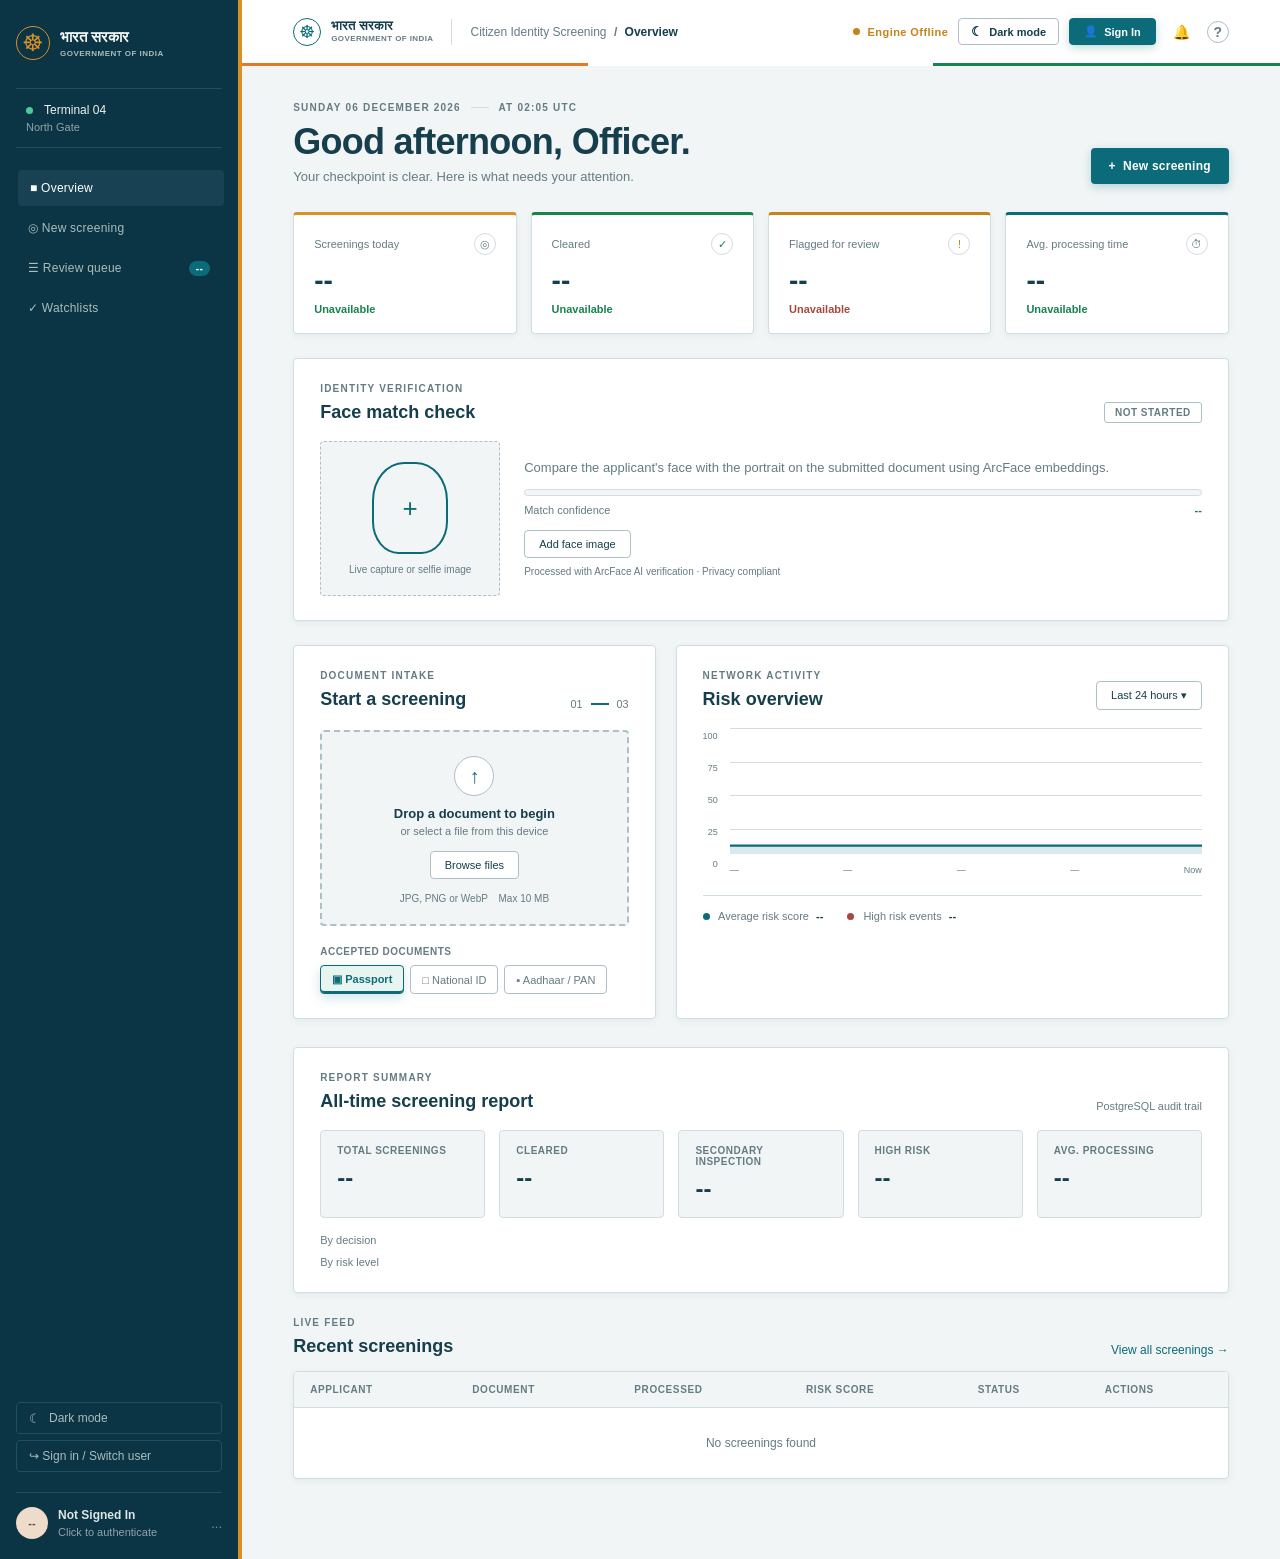
==== commit 01063c29: "make risk graph live and align upload types" ====
--- a/frontend/index.html
+++ b/frontend/index.html
@@ -131,8 +131,8 @@
 						<h3 id="drop-title">Drop a document to begin</h3>
 						<p id="drop-subtitle">or select a file from this device</p>
 						<button class="outline" id="browse" type="button">Browse files</button>
-						<input id="files" type="file" hidden accept="image/*,.pdf">
-						<small>JPG, PNG or PDF <span>Max 10 MB</span></small>
+						<input id="files" type="file" hidden accept="image/jpeg,image/png,image/webp">
+						<small>JPG, PNG or WebP <span>Max 10 MB</span></small>
 					</div>
 					<label class="accepted">Accepted documents</label>
 					<div class="types">
@@ -154,12 +154,12 @@
 						<div class="axis">100<br><br>75<br><br>50<br><br>25<br><br>0</div>
 						<div class="graph">
 							<div class="lines"></div>
-							<svg viewBox="0 0 500 150" preserveAspectRatio="none">
-								<path class="fill" d="M0 120C30 118 35 83 65 91S91 102 110 80S145 94 162 68S194 83 215 58S247 71 270 48S302 69 326 45S360 55 378 34S410 56 432 27S470 47 500 13V150H0Z"/>
-								<path class="stroke" d="M0 120C30 118 35 83 65 91S91 102 110 80S145 94 162 68S194 83 215 58S247 71 270 48S302 69 326 45S360 55 378 34S410 56 432 27S470 47 500 13"/>
+							<svg id="risk-trend-svg" viewBox="0 0 500 150" preserveAspectRatio="none" aria-label="Live risk score trend">
+								<path class="fill" d="M0 150L0 140L500 140L500 150Z"/>
+								<path class="stroke" d="M0 140L500 140"/>
 							</svg>
-							<div class="times">
-								<span>00:00</span><span>06:00</span><span>12:00</span><span>18:00</span><span>Now</span>
+							<div class="times" id="risk-trend-times">
+								<span>—</span><span>—</span><span>—</span><span>—</span><span>Now</span>
 							</div>
 						</div>
 					</div>
@@ -668,11 +668,36 @@
 		const statAvgRisk = document.querySelector('#stat-avg-risk');
 		const statHighRisk = document.querySelector('#stat-high-risk');
 
+		function renderRiskTrend(timeline) {
+			const svg = document.querySelector('#risk-trend-svg');
+			const times = document.querySelector('#risk-trend-times');
+			if (!svg || !times) return;
+			const rows = Array.isArray(timeline) ? timeline : [];
+			if (!rows.length) {
+				svg.innerHTML = '<path class="fill" d="M0 150L0 140L500 140L500 150Z"/><path class="stroke" d="M0 140L500 140"/>';
+				times.innerHTML = '<span>—</span><span>—</span><span>—</span><span>—</span><span>Now</span>';
+				return;
+			}
+			const points = rows.map((row, i) => {
+				const x = rows.length === 1 ? 250 : (i / (rows.length - 1)) * 500;
+				const risk = Math.max(0, Math.min(100, Number(row.risk_score) || 0));
+				const y = 140 - (risk * 1.2);
+				return [x, y];
+			});
+			const line = points.map((p, i) => (i ? 'L' : 'M') + p[0].toFixed(1) + ' ' + p[1].toFixed(1)).join(' ');
+			const fill = line + ' L500 150 L0 150 Z';
+			svg.innerHTML = '<path class="fill" d="' + fill + '"/><path class="stroke" d="' + line + '"/>';
+			const labels = rows.map(r => esc(r.timestamp || ''));
+			const display = labels.length >= 5 ? [labels[0], labels[Math.floor((labels.length-1)/3)], labels[Math.floor(2*(labels.length-1)/3)], labels[labels.length-1], 'Now'] : labels;
+			times.innerHTML = display.map(label => '<span>' + label + '</span>').join('');
+		}
+
 		async function fetchDashboardStats(range = '24h') {
 			if (!authToken) return;
 			const res = await apiRequest(`/api/v1/stats/trend?range=${range}`, { silent: true });
 			if (!res.ok) return;
 			const data = res.data || {};
+			renderRiskTrend(data.timeline);
 			if (data.today_total != null) metricToday.textContent = data.today_total;
 			if (data.delta_today_pct != null) {
 				const isUp = data.delta_today_pct >= 0;
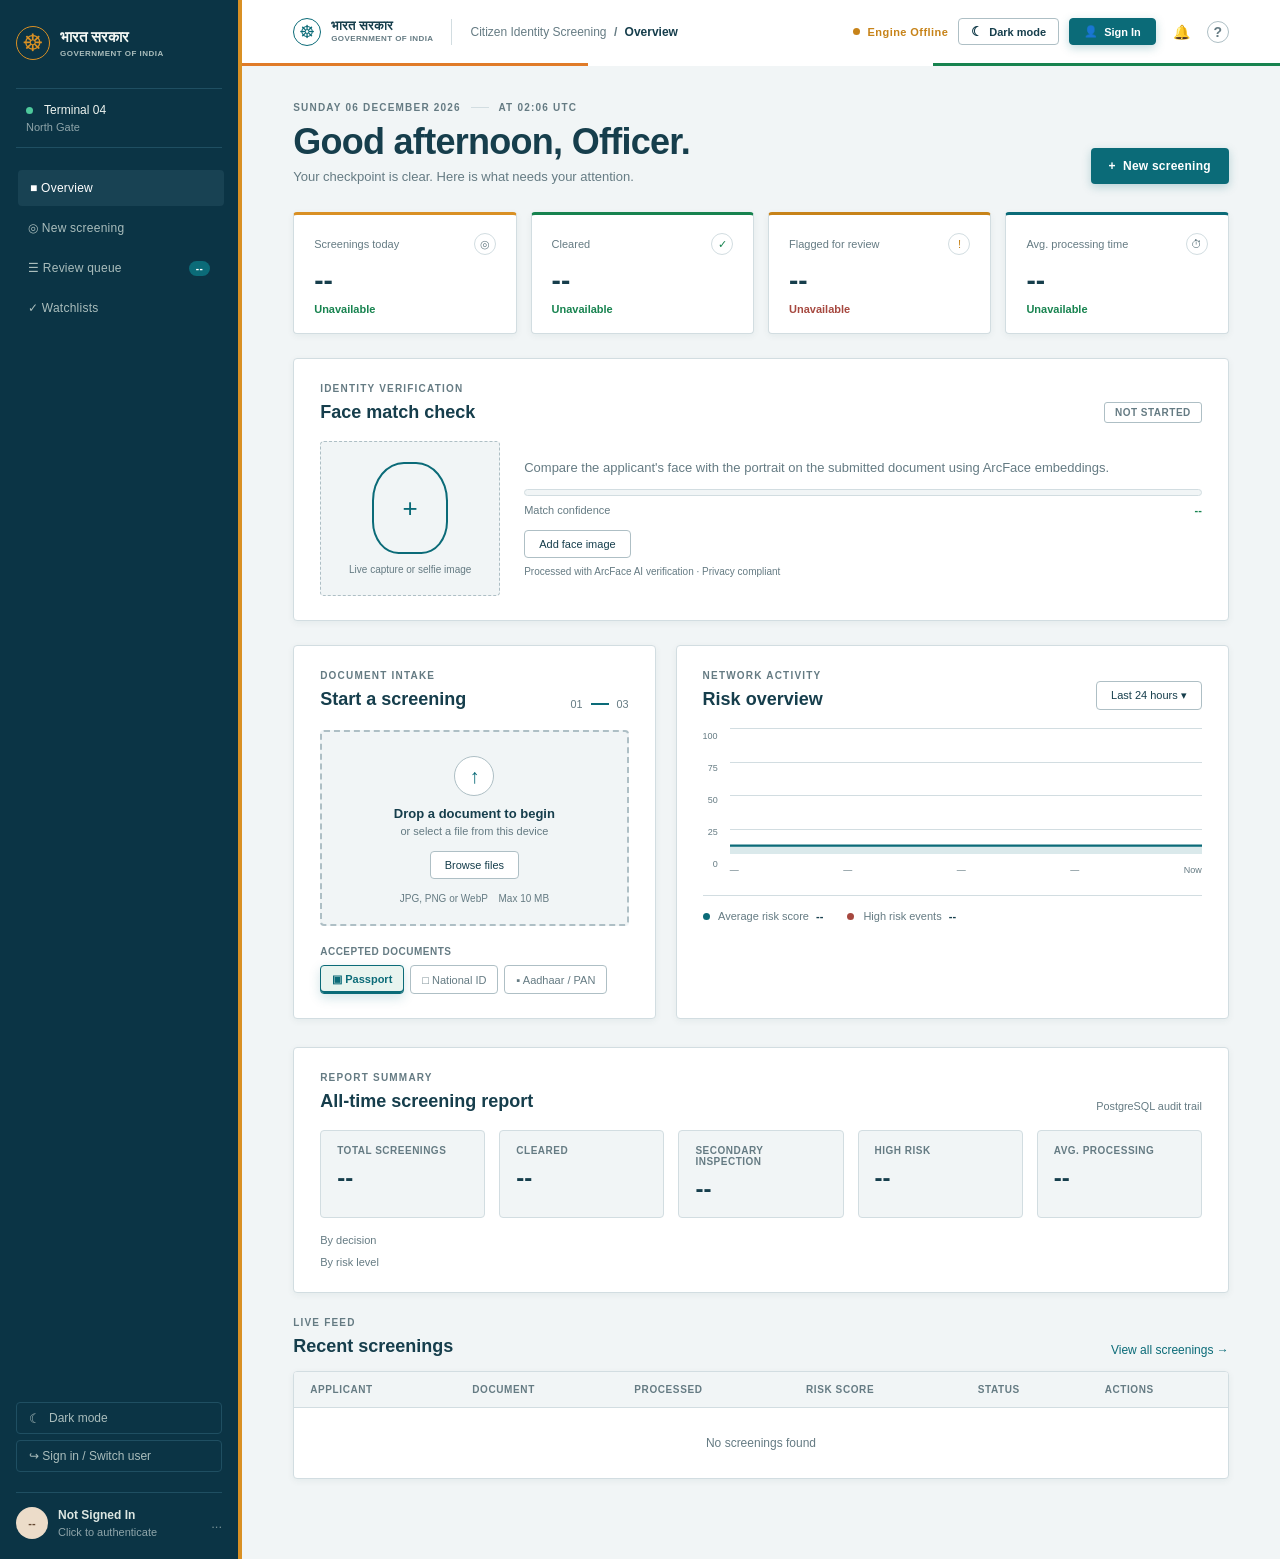
==== commit f0c23143: "Fix screening backend" ====
--- a/frontend/index.html
+++ b/frontend/index.html
@@ -290,7 +290,7 @@
 			toast.textContent = message;
 			toast.classList.add('show');
 			clearTimeout(toastTimer);
-			toastTimer = setTimeout(() => toast.classList.remove('show'), 3200);
+			toastTimer = setTimeout(() => toast.classList.remove('show'), 5000);
 		}
 
 		// ==========================================================================
@@ -383,7 +383,7 @@
 		 */
 		async function apiRequest(path, options = {}) {
 			const method = options.method || 'GET';
-			const timeoutMs = options.timeoutMs || 30000;
+			const timeoutMs = options.timeoutMs || 120000;
 			const silent = !!options.silent;
 
 			const headers = new Headers(getAuthHeaders());
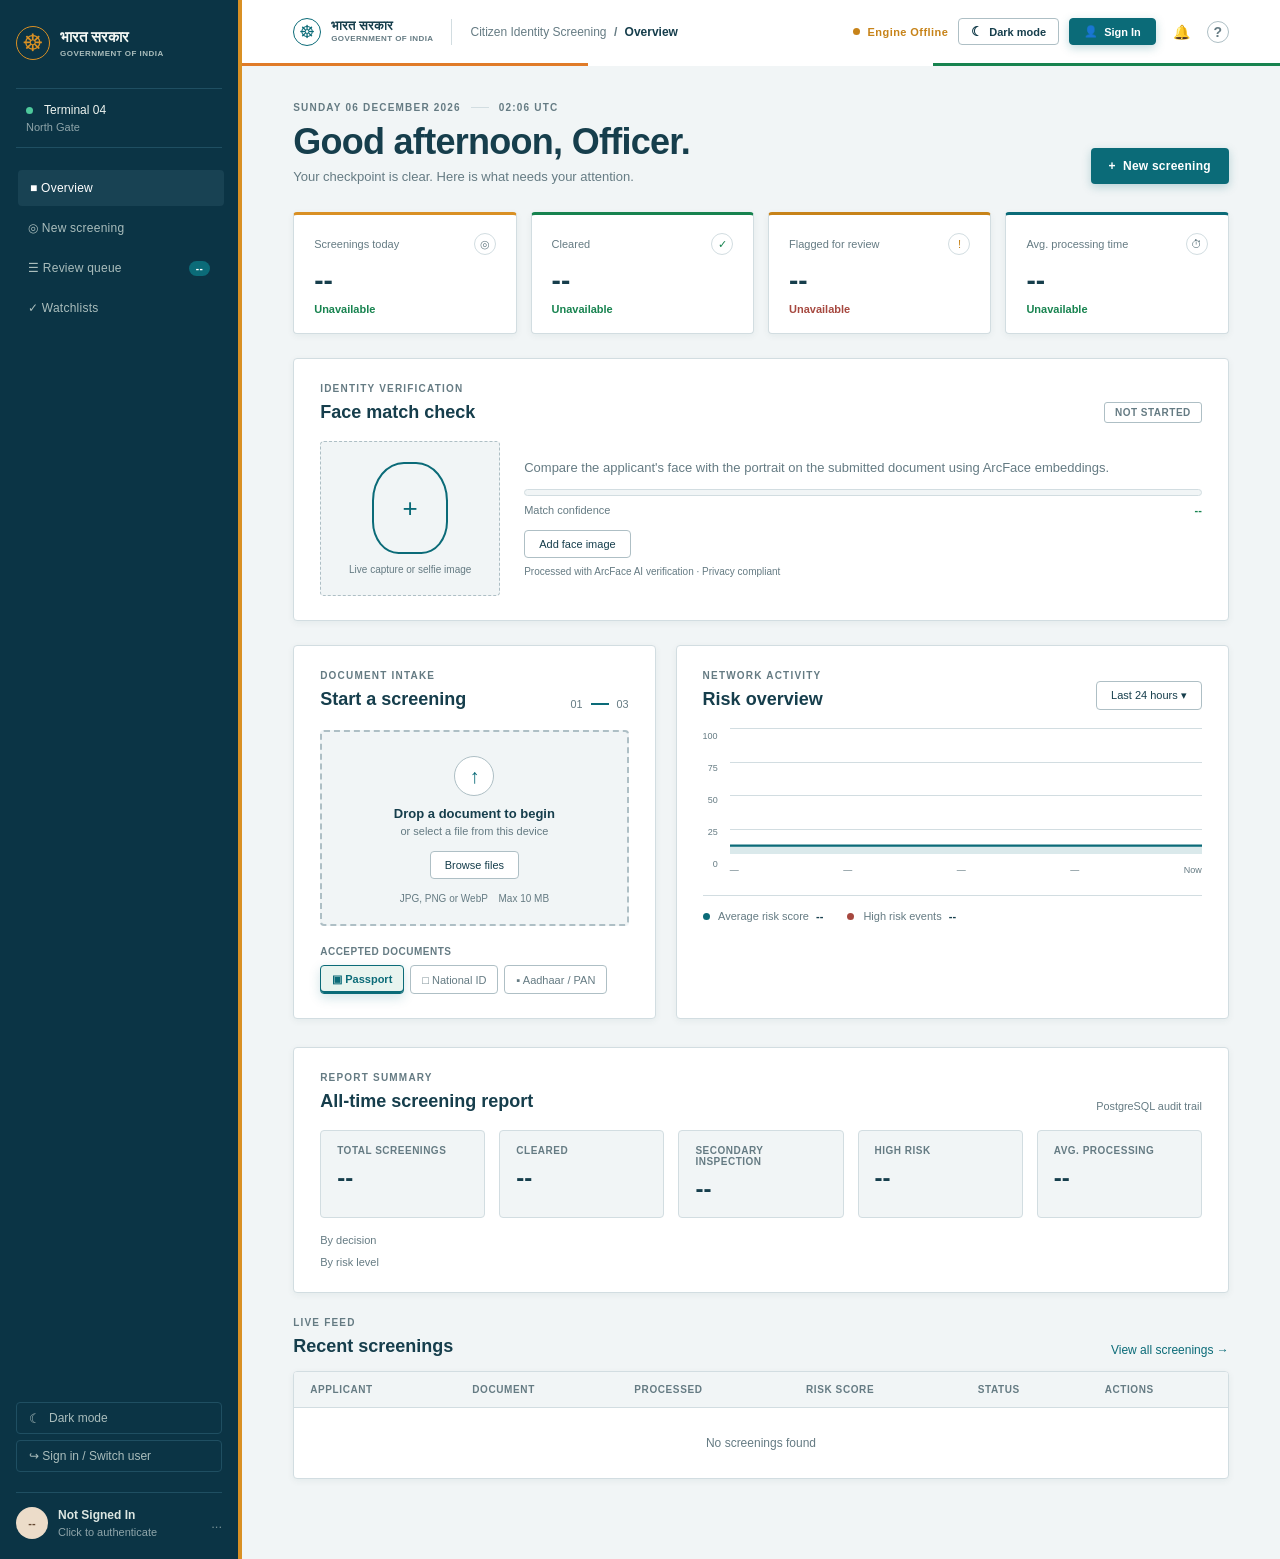
==== commit 068f465a: "fix: show live local date/time instead of stale hardcoded UTC" ====
--- a/frontend/index.html
+++ b/frontend/index.html
@@ -60,7 +60,7 @@
 		<div class="page" id="overview">
 			<section class="intro">
 				<div>
-					<small class="kicker" id="live-timestamp">MONDAY, 07 SEPTEMBER 2026 <b></b> 14:32 UTC</small>
+					<small class="kicker" id="live-timestamp">SYNCING&hellip;</small>
 					<h1 id="greeting-text">Good afternoon, Officer.</h1>
 					<p>Your checkpoint is clear. Here is what needs your attention.</p>
 				</div>
@@ -1138,13 +1138,23 @@
 			};
 		});
 
-		// Dynamic UTC timestamp update
+		// Live timestamp: reflects the officer's local date & time, so the wall
+		// clock head matches real-world time (IST for this terminal). Uses
+		// Intl.formatToParts -- toLocaleDateString() silently drops time
+		// options per spec, which left a stale hardcoded value on screen.
 		function updateTimestamp() {
 			const now = new Date();
-			const options = { weekday: 'long', day: '2-digit', month: 'long', year: 'numeric', hour: '2-digit', minute: '2-digit', timeZone: 'UTC', timeZoneName: 'short' };
-			const formatted = now.toLocaleDateString('en-GB', options).toUpperCase().replace(',', '');
+			const dateFormatter = new Intl.DateTimeFormat('en-GB', {
+				weekday: 'long', day: '2-digit', month: 'long', year: 'numeric'
+			});
+			const timeFormatter = new Intl.DateTimeFormat('en-GB', {
+				hour: '2-digit', minute: '2-digit', hour12: false, timeZoneName: 'short'
+			});
+			const dateStr = dateFormatter.formatToParts(now).map(p => p.value).join('');
+			const timeStr = timeFormatter.formatToParts(now)
+				.map(p => ['hour', 'minute', 'literal', 'timeZoneName'].includes(p.type) ? p.value : '').join('');
 			const el = document.querySelector('#live-timestamp');
-			if (el) el.innerHTML = `${formatted.replace(/(\d{4})/, '$1 <b></b>')}`;
+			if (el) el.innerHTML = `${dateStr} <b></b> ${timeStr}`.toUpperCase();
 		}
 		updateTimestamp();
 		setInterval(updateTimestamp, 60000);
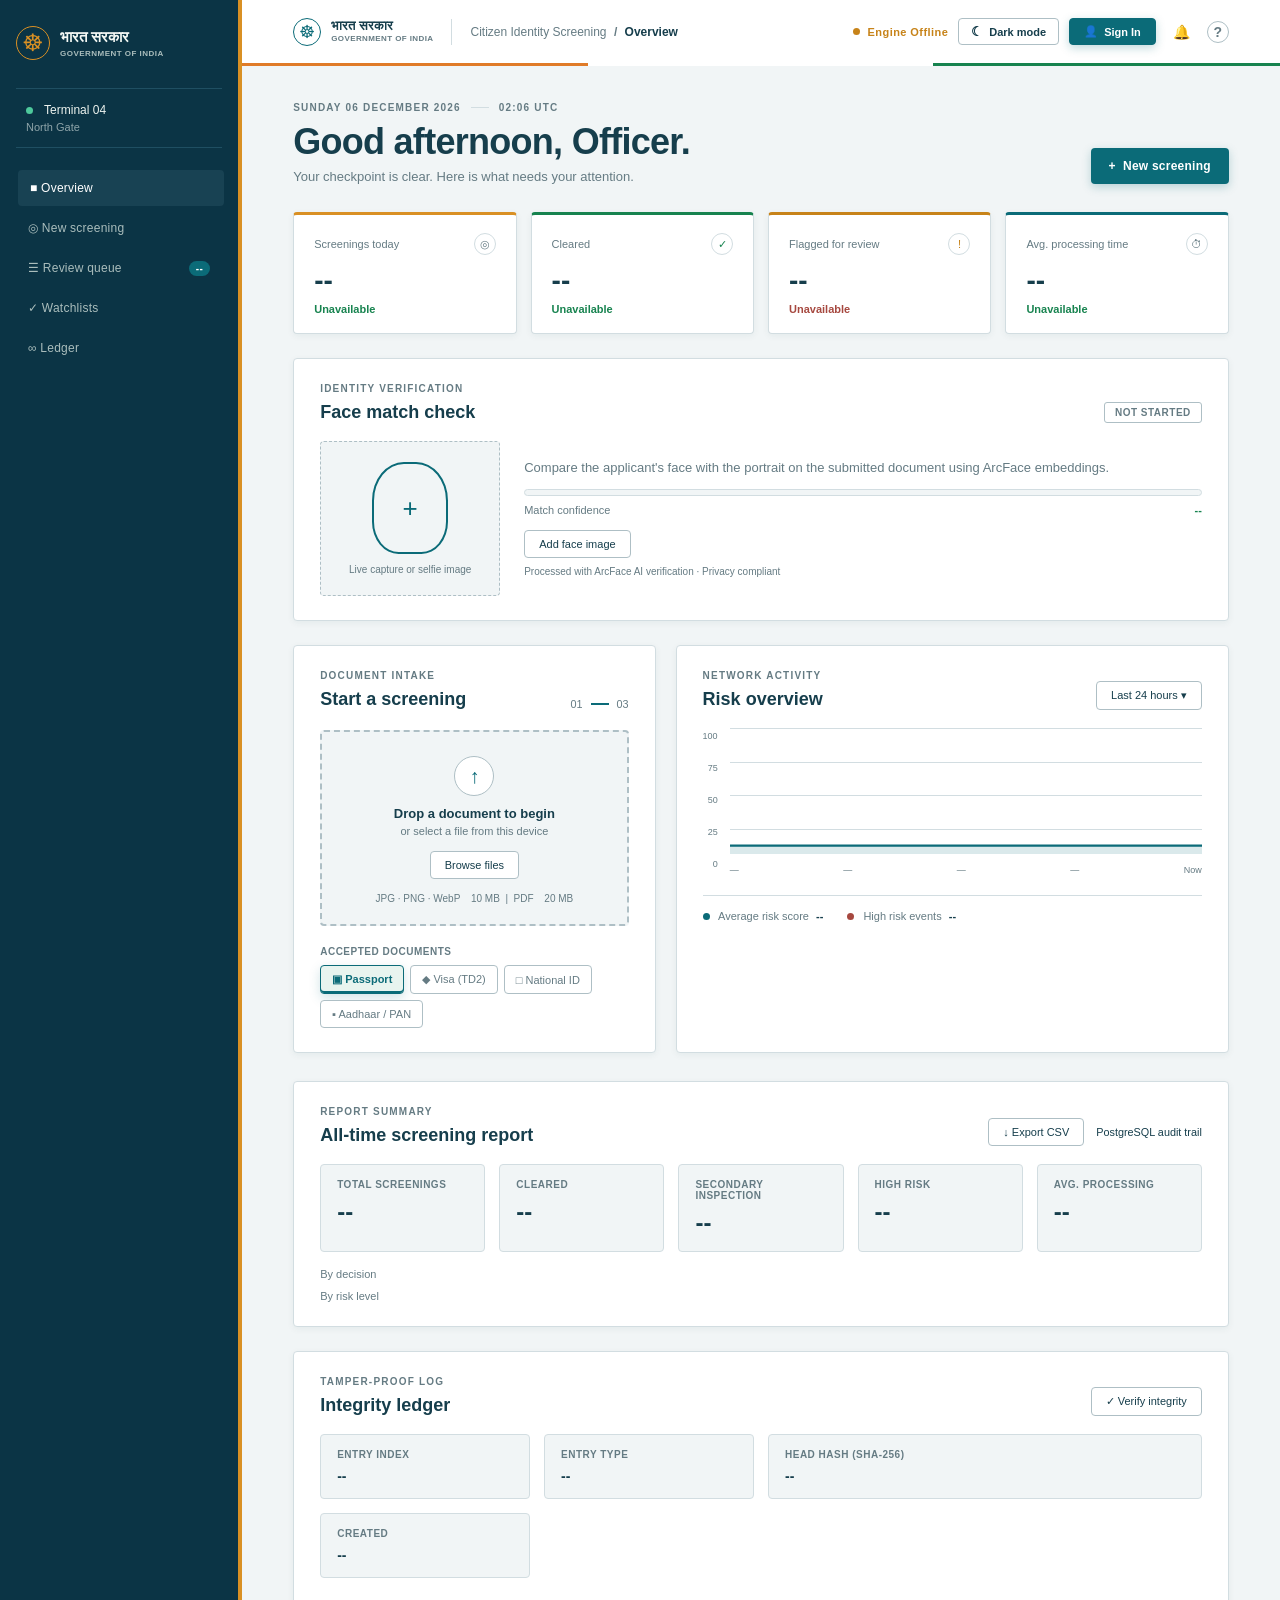
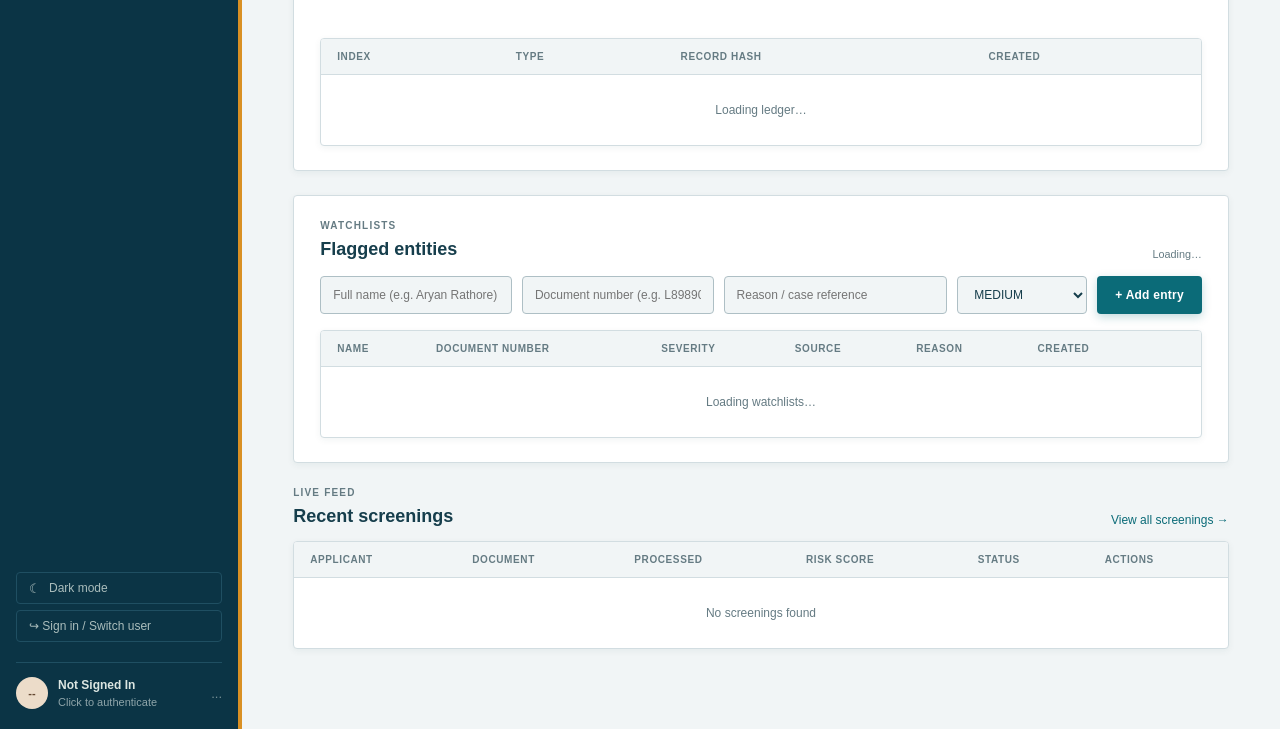
==== commit ecbf76ef: "feat: add watchlists, notifications, ledger, CSV export, PDF upload and TD2 visa screening" ====
--- a/frontend/index.html
+++ b/frontend/index.html
@@ -18,6 +18,7 @@
 			<a href="#screening">&#9678; New screening</a>
 			<a href="#queue">&#9776; Review queue <em id="queue-badge">--</em></a>
 			<a href="#watchlists">&#10003; Watchlists</a>
+			<a href="#ledger">&#8734; Ledger</a>
 		</nav>
 		<div class="side-bottom">
 			<div id="settings-panel">
@@ -52,7 +53,10 @@
 				<button id="btn-header-login" type="button" aria-label="Officer Sign in">
 					<span>&#128100;</span> <span id="header-auth-label">Sign In</span>
 				</button>
-				<button class="icon-btn" id="notifications" type="button" aria-label="Show notifications">&#128276;</button>
+				<div class="notif-wrap">
+					<button class="icon-btn" id="notifications" type="button" aria-label="Show notifications">&#128276;<em id="notif-badge" hidden></em></button>
+					<div class="notif-panel" id="notif-panel" hidden></div>
+				</div>
 				<button class="icon-btn help" id="help" type="button" aria-label="Show help">?</button>
 			</div>
 		</header>
@@ -131,12 +135,13 @@
 						<h3 id="drop-title">Drop a document to begin</h3>
 						<p id="drop-subtitle">or select a file from this device</p>
 						<button class="outline" id="browse" type="button">Browse files</button>
-						<input id="files" type="file" hidden accept="image/jpeg,image/png,image/webp">
-						<small>JPG, PNG or WebP <span>Max 10 MB</span></small>
+						<input id="files" type="file" hidden accept="image/jpeg,image/png,image/webp,application/pdf">
+						<small>JPG · PNG · WebP <span>10 MB</span> &nbsp;|&nbsp; PDF <span>20 MB</span></small>
 					</div>
 					<label class="accepted">Accepted documents</label>
 					<div class="types">
 						<button class="selected" type="button" data-type="passport">&#9635; Passport</button>
+						<button type="button" data-type="visa">&#9670; Visa (TD2)</button>
 						<button type="button" data-type="national_id">&#9633; National ID</button>
 						<button type="button" data-type="pan">&#9642; Aadhaar / PAN</button>
 					</div>
@@ -176,7 +181,10 @@
 						<small class="kicker">REPORT SUMMARY</small>
 						<h2>All-time screening report</h2>
 					</div>
-					<small>PostgreSQL audit trail</small>
+					<div class="report-actions">
+						<button class="filter" id="btn-export-csv" type="button">&#8595; Export CSV</button>
+						<small>PostgreSQL audit trail</small>
+					</div>
 				</div>
 				<div class="report-stats">
 					<span><small>Total screenings</small><b id="report-total">--</b></span>
@@ -188,6 +196,65 @@
 				<div class="report-breakdown">
 					<span>By decision <span id="report-by-decision" class="tags"></span></span>
 					<span>By risk level <span id="report-by-risk" class="tags"></span></span>
+				</div>
+			</section>
+
+			<section class="panel ledger-section" id="ledger">
+				<div class="panel-title">
+					<div>
+						<small class="kicker">TAMPER-PROOF LOG</small>
+						<h2>Integrity ledger</h2>
+					</div>
+					<button class="filter" id="btn-ledger-verify" type="button">&#10003; Verify integrity</button>
+				</div>
+				<div class="ledger-head" id="ledger-head-card">
+					<span><small>Entry index</small><b id="ledger-index">--</b></span>
+					<span><small>Entry type</small><b id="ledger-type">--</b></span>
+					<span class="wide"><small>Head hash (SHA-256)</small><b id="ledger-hash">--</b></span>
+					<span><small>Created</small><b id="ledger-created">--</b></span>
+				</div>
+				<div class="verify-banner" id="ledger-verify-result" hidden></div>
+				<div class="table">
+					<table>
+						<thead>
+							<tr><th>Index</th><th>Type</th><th>Record hash</th><th>Created</th></tr>
+						</thead>
+						<tbody id="ledger-rows">
+							<tr><td colspan="4" style="text-align:center;color:var(--muted);padding:28px 0;font-size:12px">Loading ledger&hellip;</td></tr>
+						</tbody>
+					</table>
+				</div>
+			</section>
+
+			<section class="panel watchlist-panel" id="watchlists">
+				<div class="panel-title">
+					<div>
+						<small class="kicker">WATCHLISTS</small>
+						<h2>Flagged entities</h2>
+					</div>
+					<small id="watchlist-count">Loading&hellip;</small>
+				</div>
+				<form class="watchlist-add" id="watchlist-add-form">
+					<input id="wl-name" name="name" placeholder="Full name (e.g. Aryan Rathore)" required>
+					<input id="wl-doc" name="document_number" placeholder="Document number (e.g. L898902C3)" required>
+					<input id="wl-reason" name="reason" placeholder="Reason / case reference">
+					<select id="wl-severity" name="severity">
+						<option value="LOW">LOW</option>
+						<option value="MEDIUM" selected>MEDIUM</option>
+						<option value="HIGH">HIGH</option>
+						<option value="CRITICAL">CRITICAL</option>
+					</select>
+					<button class="primary" type="submit">+ Add entry</button>
+				</form>
+				<div class="table">
+					<table>
+						<thead>
+							<tr><th>Name</th><th>Document number</th><th>Severity</th><th>Source</th><th>Reason</th><th>Created</th><th></th></tr>
+						</thead>
+						<tbody id="watchlist-rows">
+							<tr><td colspan="7" style="text-align:center;color:var(--muted);padding:28px 0;font-size:12px">Loading watchlists&hellip;</td></tr>
+						</tbody>
+					</table>
 				</div>
 			</section>
 
@@ -261,7 +328,12 @@
 		// ==========================================================================
 		// 1. CONFIGURATION & SAFE STORAGE
 		// ==========================================================================
-		const API_BASE = 'https://document-screening-system-3tvd.onrender.com';
+		const API_BASE = (function () {
+			const override = new URLSearchParams(location.search).get('api');
+			if (override) return override.replace(/\/+$/, '');
+			if (location.protocol === 'file:') return 'https://document-screening-system-3tvd.onrender.com';
+			return ''; // same-origin: API is reverse-proxied by server.py / hosting
+		})();
 		
 		const safeStorage = {
 			get(key) {
@@ -978,8 +1050,10 @@
 		});
 
 		async function handleScreeningSubmission(file) {
-			if (file.size > 10 * 1024 * 1024) {
-				showToast('File exceeds maximum size of 10 MB');
+			const isPdf = file.type === 'application/pdf';
+			const maxBytes = isPdf ? 20 * 1024 * 1024 : 10 * 1024 * 1024;
+			if (file.size > maxBytes) {
+				showToast(isPdf ? 'PDF exceeds maximum size of 20 MB' : 'File exceeds maximum size of 10 MB');
 				return;
 			}
 
@@ -1086,20 +1160,62 @@
 			showToast('Viewing all screenings');
 		};
 
-		document.querySelector('#notifications').onclick = async () => {
+		const notifButton = document.querySelector('#notifications');
+		const notifBadge = document.querySelector('#notif-badge');
+		const notifPanel = document.querySelector('#notif-panel');
+
+		function renderNotifPanel(items) {
+			if (!notifPanel) return;
+			if (!items.length) {
+				notifPanel.innerHTML = '<div class="notif-empty">No new notifications</div>';
+				return;
+			}
+			notifPanel.innerHTML = items.map(n => {
+				const when = n.created_at ? new Date(n.created_at).toLocaleString() : '';
+				return `<button type="button" class="notif-item" data-id="${esc(n.id)}"><strong>${esc(n.type || 'ALERT')}</strong><span>${esc(n.message || '')}</span><small>${esc(when)}</small></button>`;
+			}).join('');
+			notifPanel.querySelectorAll('.notif-item').forEach(btn => {
+				btn.onclick = async () => {
+					await apiRequest(`/api/v1/notifications/${encodeURIComponent(btn.getAttribute('data-id'))}/read`, { method: 'PATCH', silent: true });
+					await refreshNotifications();
+				};
+			});
+		}
+
+		async function refreshNotifications() {
+			if (!authToken) {
+				if (notifBadge) notifBadge.hidden = true;
+				if (notifPanel) notifPanel.hidden = true;
+				return;
+			}
+			const res = await apiRequest('/api/v1/notifications?unread_only=true', { silent: true });
+			const items = res.ok && Array.isArray(res.data) ? res.data : [];
+			if (notifBadge) {
+				notifBadge.hidden = items.length === 0;
+				notifBadge.textContent = items.length > 9 ? '9+' : String(items.length);
+			}
+			renderNotifPanel(items);
+		}
+
+		notifButton.onclick = async () => {
 			if (!authToken) {
 				showToast('Sign in with your officer credentials first');
 				openLoginModal();
 				return;
 			}
-			const res = await apiRequest('/api/v1/notifications', { silent: true });
-			if (res.ok) {
-				const items = Array.isArray(res.data) ? res.data : [];
-				showToast(items.length ? `${items.length} notification${items.length === 1 ? '' : 's'} from central command` : 'No new notifications');
+			if (notifPanel.hidden) {
+				await refreshNotifications();
+				notifPanel.hidden = false;
 			} else {
-				showToast('Could not load notifications from backend');
+				notifPanel.hidden = true;
 			}
 		};
+
+		document.addEventListener('click', event => {
+			if (notifPanel && !notifPanel.hidden && !notifButton.contains(event.target) && !notifPanel.contains(event.target)) {
+				notifPanel.hidden = true;
+			}
+		});
 
 		document.querySelector('#help').onclick = () => {
 			showToast('Instructions: 1. Add selfie portrait (optional) 2. Select document type 3. Upload document to screen');
@@ -1108,29 +1224,17 @@
 		document.querySelectorAll('nav a').forEach(link => {
 			link.onclick = async event => {
 				const targetId = link.getAttribute('href');
-				if (targetId === '#watchlists') {
-					event.preventDefault();
-					if (!authToken) {
-						showToast('Sign in with your officer credentials first');
-						openLoginModal();
-						return;
-					}
-					const res = await apiRequest('/api/v1/watchlists', { silent: true });
-					if (res.ok) {
-						const items = Array.isArray(res.data) ? res.data : [];
-						showToast(`Watchlists active · ${items.length} flagged entr${items.length === 1 ? 'y' : 'ies'} monitored`);
-					} else {
-						showToast('Could not load watchlists from backend');
-					}
-					return;
-				}
-
 				const target = document.querySelector(targetId);
 				if (target) {
 					event.preventDefault();
 					document.querySelectorAll('nav a').forEach(a => a.classList.remove('active'));
 					link.classList.add('active');
 					target.scrollIntoView({ behavior: 'smooth' });
+					if (targetId === '#watchlists' && authToken) {
+						await renderWatchlists();
+					} else if (targetId === '#ledger' && authToken) {
+						await renderLedger();
+					}
 				} else {
 					event.preventDefault();
 					showToast(link.textContent.replace(/[^a-zA-Z\s]/g, '').trim() + ' section active');
@@ -1138,10 +1242,203 @@
 			};
 		});
 
-		// Live timestamp: reflects the officer's local date & time, so the wall
-		// clock head matches real-world time (IST for this terminal). Uses
-		// Intl.formatToParts -- toLocaleDateString() silently drops time
-		// options per spec, which left a stale hardcoded value on screen.
+		// ==========================================================================
+		// 10b. WATCHLISTS, LEDGER & CSV EXPORT
+		// ==========================================================================
+		const watchlistRows = document.querySelector('#watchlist-rows');
+		const watchlistCount = document.querySelector('#watchlist-count');
+		const watchlistAddForm = document.querySelector('#watchlist-add-form');
+
+		function watchlistRow(item) {
+			const tr = document.createElement('tr');
+			const sev = String(item.severity || 'MEDIUM').toUpperCase();
+			const when = item.created_at ? new Date(item.created_at).toLocaleString() : '—';
+			const sourceBadge = item.is_demo_data
+				? '<mark>Demo</mark>'
+				: '<mark>' + esc(String(item.source || 'MANUAL_ENTRY').replace(/_/g, ' ')) + '</mark>';
+			tr.innerHTML = `
+				<td><strong>${esc(item.name || '—')}</strong></td>
+				<td><span class="mono">${esc(item.document_number || '—')}</span></td>
+				<td><select class="wl-sev" data-id="${esc(item.id)}" data-sev="${esc(sev)}">
+					${['LOW', 'MEDIUM', 'HIGH', 'CRITICAL'].map(s => `<option value="${s}" ${s === sev ? 'selected' : ''}>${s}</option>`).join('')}
+				</select></td>
+				<td>${sourceBadge}</td>
+				<td style="white-space:normal;min-width:160px">${esc(item.reason || '—')}</td>
+				<td>${esc(when)}</td>
+				<td><button class="row-menu wl-delete" type="button" data-id="${esc(item.id)}" aria-label="Delete watchlist entry">Delete</button></td>`;
+			const sevSelect = tr.querySelector('.wl-sev');
+			sevSelect.onchange = async () => {
+				const res = await apiRequest(`/api/v1/watchlists/${encodeURIComponent(sevSelect.getAttribute('data-id'))}`, {
+					method: 'PATCH', json: { severity: sevSelect.value }
+				});
+				showToast(res.ok ? 'Severity updated to ' + sevSelect.value : 'Could not update severity');
+				if (res.ok) await renderWatchlists();
+			};
+			const delBtn = tr.querySelector('.wl-delete');
+			delBtn.onclick = async () => {
+				if (!window.confirm('Delete this watchlist entry?')) return;
+				const res = await apiRequest(`/api/v1/watchlists/${encodeURIComponent(delBtn.getAttribute('data-id'))}`, { method: 'DELETE' });
+				showToast(res.ok ? 'Watchlist entry removed' : 'Could not remove entry');
+				if (res.ok) await renderWatchlists();
+			};
+			return tr;
+		}
+
+		async function renderWatchlists() {
+			if (!watchlistRows) return;
+			if (!authToken) {
+				watchlistRows.innerHTML = '<tr><td colspan="7" style="text-align:center;color:var(--muted);padding:28px 0;font-size:12px">Sign in to view watchlists</td></tr>';
+				return;
+			}
+			watchlistRows.innerHTML = '<tr><td colspan="7" style="text-align:center;color:var(--muted);padding:28px 0;font-size:12px">Loading watchlists&hellip;</td></tr>';
+			const res = await apiRequest('/api/v1/watchlists', { silent: true });
+			if (!res.ok || !Array.isArray(res.data)) {
+				watchlistRows.innerHTML = '<tr><td colspan="7" style="text-align:center;color:var(--muted);padding:28px 0;font-size:12px">Watchlists unavailable</td></tr>';
+				return;
+			}
+			watchlistRows.innerHTML = '';
+			res.data.forEach(item => watchlistRows.appendChild(watchlistRow(item)));
+			if (watchlistCount) watchlistCount.textContent = res.data.length + ' flagg' + (res.data.length === 1 ? 'ed entity' : 'ed entities');
+			if (res.data.length === 0) {
+				watchlistRows.innerHTML = '<tr><td colspan="7" style="text-align:center;color:var(--muted);padding:28px 0;font-size:12px">No watchlist entries yet — add one above</td></tr>';
+			}
+		}
+
+		if (watchlistAddForm) {
+			watchlistAddForm.onsubmit = async event => {
+				event.preventDefault();
+				if (!authToken) {
+					showToast('Sign in with your officer credentials first');
+					openLoginModal();
+					return;
+				}
+				const name = document.querySelector('#wl-name').value.trim();
+				const docNumber = document.querySelector('#wl-doc').value.trim();
+				const reason = document.querySelector('#wl-reason').value.trim();
+				const severity = document.querySelector('#wl-severity').value;
+				const res = await apiRequest('/api/v1/watchlists', {
+					method: 'POST',
+					json: { name, document_number: docNumber, reason, severity }
+				});
+				if (res.ok) {
+					showToast('Watchlist entry added and live for screening match');
+					watchlistAddForm.reset();
+					await renderWatchlists();
+				} else {
+					showToast('Could not add entry: ' + res.message);
+				}
+			};
+		}
+
+		const ledgerIndexEl = document.querySelector('#ledger-index');
+		const ledgerTypeEl = document.querySelector('#ledger-type');
+		const ledgerHashEl = document.querySelector('#ledger-hash');
+		const ledgerCreatedEl = document.querySelector('#ledger-created');
+		const ledgerRowsEl = document.querySelector('#ledger-rows');
+		const ledgerVerifyBtn = document.querySelector('#btn-ledger-verify');
+		const ledgerVerifyResult = document.querySelector('#ledger-verify-result');
+
+		function shortHash(hash) {
+			return hash && hash.length > 16 ? hash.slice(0, 10) + '&hellip;' + hash.slice(-8) : (hash || '—');
+		}
+
+		async function renderLedger() {
+			if (!ledgerRowsEl) return;
+			if (!authToken) return;
+			const head = await apiRequest('/api/v1/ledger/head', { silent: true });
+			if (head.ok && head.data) {
+				if (ledgerIndexEl) ledgerIndexEl.textContent = head.data.entry_index;
+				if (ledgerTypeEl) ledgerTypeEl.textContent = head.data.entry_type || '—';
+				if (ledgerHashEl) ledgerHashEl.title = head.data.entry_hash || '';
+				if (ledgerHashEl) ledgerHashEl.textContent = shortHash(head.data.entry_hash);
+				if (ledgerCreatedEl) ledgerCreatedEl.textContent = head.data.created_at ? new Date(head.data.created_at).toLocaleString() : '—';
+			}
+			const list = await apiRequest('/api/v1/ledger?limit=20', { silent: true });
+			if (list.ok && list.data && Array.isArray(list.data.items)) {
+				ledgerRowsEl.innerHTML = '';
+				if (list.data.items.length === 0) {
+					ledgerRowsEl.innerHTML = '<tr><td colspan="4" style="text-align:center;color:var(--muted);padding:28px 0;font-size:12px">Ledger empty</td></tr>';
+					return;
+				}
+				list.data.items.forEach(e => {
+					const tr = document.createElement('tr');
+					const when = e.created_at ? new Date(e.created_at).toLocaleString() : '—';
+					tr.innerHTML = `<td><strong>${esc(e.entry_index)}</strong></td>
+						<td><span class="mono">${esc(e.entry_type || '—')}</span></td>
+						<td><span class="mono" title="${esc(e.entry_hash || '')}">${shortHash(e.entry_hash)}</span></td>
+						<td>${esc(when)}</td>`;
+					ledgerRowsEl.appendChild(tr);
+				});
+			}
+		}
+
+		if (ledgerVerifyBtn) {
+			ledgerVerifyBtn.onclick = async () => {
+				if (!authToken) {
+					showToast('Sign in with your officer credentials first');
+					openLoginModal();
+					return;
+				}
+				ledgerVerifyBtn.textContent = 'Verifying...';
+				ledgerVerifyBtn.disabled = true;
+				try {
+					const res = await apiRequest('/api/v1/ledger/verify', { silent: true });
+					if (res.ok && res.data) {
+						const ok = res.data.valid === true;
+						const checked = res.data.checked ?? '—';
+						const brokenAt = res.data.broken_at;
+						ledgerVerifyResult.hidden = false;
+						ledgerVerifyResult.className = 'verify-banner ' + (ok ? 'ok' : 'bad');
+						ledgerVerifyResult.innerHTML = ok
+							? `<b>&#10003; Ledger verified</b><span>${checked} entr${checked === 1 ? 'y' : 'ies'} checked — hash chain complete and unbroken.</span>`
+							: `<b>&#10007; Ledger BROKEN</b><span>Integrity failure at entry ${esc(brokenAt)} — investigation required.</span>`;
+						showToast(ok ? 'Ledger integrity verified' : 'Ledger integrity FAILED');
+					} else {
+						showToast('Could not verify ledger: ' + res.message);
+					}
+				} finally {
+					ledgerVerifyBtn.textContent = '\u2713 Verify integrity';
+					ledgerVerifyBtn.disabled = false;
+				}
+			};
+		}
+
+		const exportCsvBtn = document.querySelector('#btn-export-csv');
+		if (exportCsvBtn) {
+			exportCsvBtn.onclick = async () => {
+				if (!authToken) {
+					showToast('Sign in with your officer credentials first');
+					openLoginModal();
+					return;
+				}
+				exportCsvBtn.textContent = 'Exporting...';
+				exportCsvBtn.disabled = true;
+				try {
+					const response = await fetch(`${API_BASE}/api/v1/report/export.csv`, {
+						method: 'GET',
+						headers: getAuthHeaders()
+					});
+					if (!response.ok) {
+						showToast('Export failed (' + response.status + ')');
+						return;
+					}
+					const blob = await response.blob();
+					const a = document.createElement('a');
+					a.href = URL.createObjectURL(blob);
+					a.download = 'sentinel-export.csv';
+					document.body.appendChild(a);
+					a.click();
+					a.remove();
+					URL.revokeObjectURL(a.href);
+					showToast('CSV export downloaded');
+				} catch (err) {
+					showToast('Export failed — backend unreachable');
+				} finally {
+					exportCsvBtn.textContent = '\u2193 Export CSV';
+					exportCsvBtn.disabled = false;
+				}
+			};
+		}
 		function updateTimestamp() {
 			const now = new Date();
 			const dateFormatter = new Intl.DateTimeFormat('en-GB', {
@@ -1166,7 +1463,8 @@
 			await Promise.allSettled([
 				fetchDashboardStats('24h'),
 				fetchRecentScreenings(),
-				fetchReportSummary()
+				fetchReportSummary(),
+				refreshNotifications()
 			]);
 		}
 
--- a/frontend/frontend1.css
+++ b/frontend/frontend1.css
@@ -1655,6 +1655,262 @@
 	}
 }
 
+/* ==========================================================================
+   NOTIFICATIONS DROPDOWN
+   ========================================================================== */
+
+.notif-wrap {
+	position: relative;
+	display: inline-flex;
+}
+
+#notif-badge {
+	position: absolute;
+	top: -4px;
+	right: -4px;
+	min-width: 15px;
+	height: 15px;
+	padding: 0 4px;
+	border-radius: 8px;
+	background: var(--red);
+	color: #fff;
+	font-size: 9px;
+	font-weight: 700;
+	font-style: normal;
+	line-height: 15px;
+	text-align: center;
+}
+
+.notif-panel {
+	position: absolute;
+	top: calc(100% + 10px);
+	right: 0;
+	width: min(360px, calc(100vw - 32px));
+	max-height: 340px;
+	overflow-y: auto;
+	background: var(--card);
+	border: 1px solid var(--card-border);
+	border-radius: 6px;
+	box-shadow: 0 16px 40px rgba(11, 52, 69, 0.28);
+	z-index: 60;
+}
+
+.notif-empty {
+	padding: 22px 16px;
+	text-align: center;
+	color: var(--muted);
+	font-size: 12px;
+}
+
+.notif-item {
+	display: block;
+	width: 100%;
+	padding: 12px 14px;
+	text-align: left;
+	border: 0;
+	border-bottom: 1px solid var(--line);
+	background: var(--card);
+	color: var(--ink);
+	cursor: pointer;
+	transition: background 0.15s ease;
+}
+
+.notif-item:last-child {
+	border-bottom: 0;
+}
+
+.notif-item:hover {
+	background: var(--card-hover);
+}
+
+.notif-item strong {
+	display: block;
+	font-size: 10px;
+	text-transform: uppercase;
+	letter-spacing: 0.05em;
+	color: var(--teal);
+	margin-bottom: 4px;
+}
+
+.notif-item span {
+	display: block;
+	font-size: 12px;
+	line-height: 1.4;
+}
+
+.notif-item small {
+	display: block;
+	margin-top: 5px;
+	color: var(--muted);
+	font-size: 10px;
+}
+
+/* ==========================================================================
+   LEDGER
+   ========================================================================== */
+
+.ledger-section {
+	margin-bottom: 24px;
+}
+
+.ledger-head {
+	display: grid;
+	grid-template-columns: repeat(4, 1fr);
+	gap: 14px;
+	margin: 18px 0;
+}
+
+.ledger-head span {
+	padding: 14px 16px;
+	border: 1px solid var(--card-border);
+	border-radius: 4px;
+	background: var(--paper);
+	white-space: nowrap;
+	overflow: hidden;
+	text-overflow: ellipsis;
+}
+
+.ledger-head span.wide {
+	grid-column: span 2;
+}
+
+.ledger-head small {
+	display: block;
+	color: var(--muted);
+	font-size: 10px;
+	font-weight: 600;
+	text-transform: uppercase;
+	letter-spacing: 0.05em;
+}
+
+.ledger-head b {
+	display: block;
+	margin-top: 8px;
+	color: var(--ink);
+	font-size: 14px;
+	font-weight: 600;
+}
+
+.verify-banner {
+	display: flex;
+	align-items: baseline;
+	gap: 12px;
+	padding: 13px 16px;
+	margin-bottom: 16px;
+	border-radius: 4px;
+	font-size: 12px;
+}
+
+.verify-banner.ok {
+	background: var(--green-light);
+	color: var(--green);
+	border: 1px solid var(--green);
+}
+
+.verify-banner.bad {
+	background: var(--red-light);
+	color: var(--red);
+	border: 1px solid var(--red);
+}
+
+.verify-banner b {
+	font-size: 12px;
+}
+
+.mono {
+	font-family: Consolas, "Cascadia Code", monospace;
+	font-size: 11px;
+	letter-spacing: 0.02em;
+}
+
+@media (max-width: 960px) {
+	.ledger-head {
+		grid-template-columns: repeat(2, 1fr);
+	}
+}
+
+@media (max-width: 520px) {
+	.ledger-head {
+		grid-template-columns: 1fr;
+	}
+	.ledger-head span.wide {
+		grid-column: auto;
+	}
+}
+
+/* ==========================================================================
+   WATCHLISTS
+   ========================================================================== */
+
+.watchlist-panel {
+	margin-bottom: 24px;
+}
+
+.watchlist-add {
+	display: grid;
+	grid-template-columns: 1.2fr 1.2fr 1.4fr 130px auto;
+	gap: 10px;
+	margin: 16px 0;
+}
+
+.watchlist-add input,
+.watchlist-add select {
+	padding: 10px 12px;
+	border: 1px solid var(--border-soft);
+	border-radius: 4px;
+	background: var(--paper);
+	color: var(--ink);
+	font: inherit;
+	font-size: 12px;
+	transition: border-color 0.15s ease, outline 0.15s ease;
+}
+
+.watchlist-add input:focus,
+.watchlist-add select:focus {
+	border-color: var(--teal);
+	outline: 2px solid var(--teal);
+	outline-offset: 1px;
+}
+
+.wl-sev {
+	padding: 4px 6px;
+	border: 1px solid var(--border-soft);
+	border-radius: 3px;
+	background: var(--paper);
+	color: var(--ink);
+	font-size: 11px;
+	font-family: inherit;
+}
+
+@media (max-width: 960px) {
+	.watchlist-add {
+		grid-template-columns: 1fr 1fr;
+	}
+}
+
+@media (max-width: 520px) {
+	.watchlist-add {
+		grid-template-columns: 1fr;
+	}
+}
+
+/* ==========================================================================
+   REPORT ACTIONS (CSV EXPORT)
+   ========================================================================== */
+
+.report-actions {
+	display: flex;
+	align-items: center;
+	gap: 12px;
+}
+
+@media (max-width: 520px) {
+	.report-actions {
+		flex-direction: column;
+		align-items: flex-start;
+	}
+}
+
 #detail-screen::-webkit-scrollbar,
 .detail-card::-webkit-scrollbar {
 	width: 6px;
